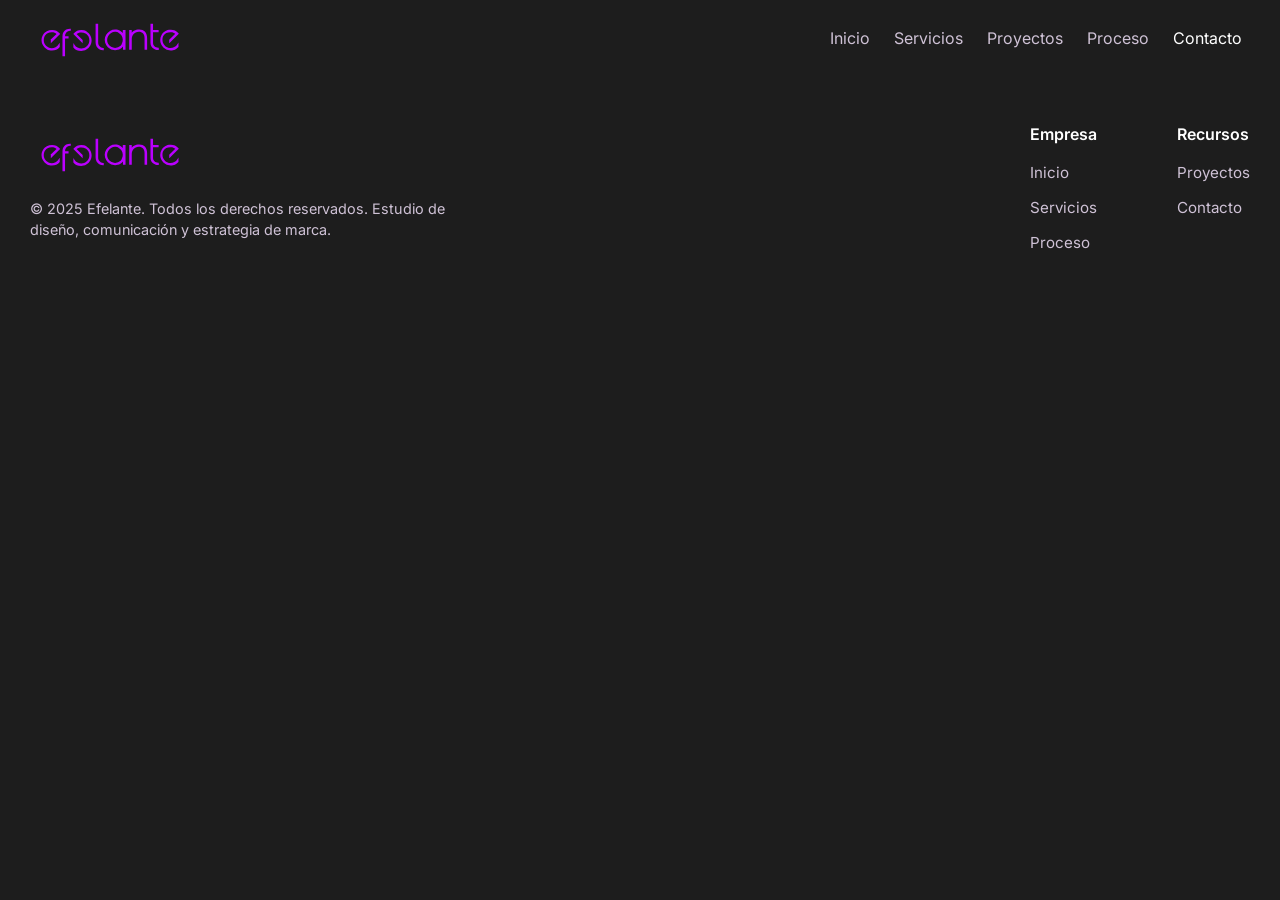
==== pages/contacto.html @ 563bf503 "Creacion  estructura base de paginas internas" ====
<!DOCTYPE html>
<html lang="es">

<head>
    <meta charset="UTF-8">
    <meta name="viewport" content="width=device-width, initial-scale=1.0">
    <title>Contacto | Efelante</title>
    <!-- BOOTSTRAP -->

    <link href="https://cdn.jsdelivr.net/npm/bootstrap@5.3.8/dist/css/bootstrap.min.css" rel="stylesheet"
        integrity="sha384-sRIl4kxILFvY47J16cr9ZwB07vP4J8+LH7qKQnuqkuIAvNWLzeN8tE5YBujZqJLB" crossorigin="anonymous">

    <!-- ESTILOS CSS -->

    <link rel="stylesheet" href="../assets/css/style.css">
</head>

<body>

    <!-- NAVBAR BOOTSTRAP -->

    <header>
        <nav class="navbar navbar-expand-lg navbar-dark">
            <div class="container-fluid">
                <a class="navbar-brand" href="../index.html">
                    <img src="../assets/img/logo-efelante.svg" alt="Logotipo Efelante" class="logo">
                </a>

                <button class="navbar-toggler" type="button" data-bs-toggle="collapse" data-bs-target="#navbarNav"
                    aria-controls="navbarNav" aria-expanded="false" aria-label="Abrir menú de navegación">
                    <span class="navbar-toggler-icon"></span>
                </button>

                <div class="collapse navbar-collapse" id="navbarNav">
                    <ul class="navbar-nav ms-auto">
                        <li class="nav-item">
                            <a class="nav-link" href="../index.html">Inicio</a>
                        </li>
                        <li class="nav-item">
                            <a class="nav-link" href="./servicios.html">Servicios</a>
                        </li>
                        <li class="nav-item">
                            <a class="nav-link" href="./proyectos.html">Proyectos</a>
                        </li>
                        <li class="nav-item">
                            <a class="nav-link" href="./proceso.html">Proceso</a>
                        </li>
                        <li class="nav-item">
                            <a class="nav-link active" aria-current="page" href="./contacto.html">Contacto</a>
                        </li>
                    </ul>
                </div>
            </div>
        </nav>
    </header>

    <main>

    </main>

    <footer class="footer">
        <div class="footer__container">
            <div class="footer__brand">
                <img src="../assets/img/logo-efelante.svg" alt="Logotipo de Efelante">
                <p>© 2025 Efelante. Todos los derechos reservados. Estudio de diseño, comunicación y estrategia de
                    marca.
                </p>
            </div>
            <div class="footer__links">
                <div class="footer__column">
                    <h4>Empresa</h4>
                    <ul>
                        <li><a href="../index.html">Inicio</a></li>
                        <li><a href="./servicios.html">Servicios</a></li>
                        <li><a href="./proceso.html">Proceso</a></li>
                    </ul>
                </div>
                <div class="footer__column">
                    <h4>Recursos</h4>
                    <ul>
                        <li><a href="./proyectos.html">Proyectos</a></li>
                        <li><a href="./contacto.html">Contacto</a></li>
                    </ul>
                </div>
            </div>
        </div>
    </footer>

    <!-- JAVASCRIPT BOOTSTRAP -->

    <script src="https://cdn.jsdelivr.net/npm/bootstrap@5.3.8/dist/js/bootstrap.bundle.min.js"
        integrity="sha384-FKyoEForCGlyvwx9Hj09JcYn3nv7wiPVlz7YYwJrWVcXK/BmnVDxM+D2scQbITxI"
        crossorigin="anonymous"></script>
</body>

</html>
---- assets/css/style.css ----
@import url('https://fonts.googleapis.com/css2?family=Inter:ital,opsz,wght@0,14..32,100..900;1,14..32,100..900&display=swap');

/* BASE STYLES */

* {
    padding: 0;
    margin: 0;
    box-sizing: border-box;
}

body {
    font-family: "Inter", sans-serif;
    color: #ffffff;
    background-color: #1d1d1d;
}

/* GENERAL STYLES */

h1 {
    font-size: 2.4rem;
    line-height: 1.1;
}

h2 {
    font-size: 2rem;
    font-weight: 600;
    color: #ffffff;
    line-height: 1.2;
}

.button {
    display: inline-block;
    text-decoration: none;
    text-align: center;
    font-weight: 700;
    padding: 16px 24px;
    border-radius: 12px;
}

.button--primary {
    background-color: #a833ff;
    border: 1px solid #be6aff;
    color: #ffffff;
}

.button--secondary {
    color: #ffffff;
    border: 1px solid #a833ff;
    background-color: #1d1d1db7;
}


/* NAVBAR BOOTSTRAP */

.navbar {
    background-color: #1d1d1d;
    padding: 10px 30px;
}

.navbar .container-fluid {
    max-width: 1350px;
    margin: 0 auto;
    padding: 0;
}

.navbar-brand {
    padding: 0;
}

.navbar-brand .logo {
    width: 10rem;
}

.navbar .nav-link {
    color: #cfc2d6;
    font-weight: 400;
    padding: 6px 0;
}

.navbar .nav-link:hover {
    color: #ffffff;
}

.navbar .nav-link.active {
    color: #ffffff;
}

.navbar-toggler {
    border: none;
    box-shadow: none;
    padding: 0;
}

.navbar-toggler:focus {
    box-shadow: none;
}

.navbar-collapse {
    padding-top: 14px;
    padding-left: 10px;
}

.navbar .navbar-nav {
    gap: 8px;
}


/* HERO STYLES*/

.hero {
    background-image: url("../img/fondo-hero.png");
    background-size: cover;
    background-position: center;
    background-repeat: no-repeat;
    padding: 80px 30px;
}

.hero__container {
    max-width: 1200px;
    margin: 0 auto;
}

.hero__label {
    color: #c560f0;
    font-size: 0.75rem;
    font-weight: 400;
    letter-spacing: 0.12em;
}

.hero h1 {
    font-weight: 600;
}

.hero h1 span {
    display: block;
    color: #c560f0;
}

.hero__buttons {
    margin-top: 32px;
    display: flex;
    gap: 16px;
    flex-wrap: wrap;
}

.hero__image img {
    display: none;
}

/* PROBLEM SECTION STYLES */

.problem {
    background-color: #1d1d1d;
    padding: 80px 30px;
}

.problem__container {
    max-width: 1350px;
    margin: 0 auto;
}

.problem__text {
    text-align: center;
    max-width: 900px;
    margin: 0 auto 48px auto;
}

.problem__label {
    display: block;
    color: #c560f0;
    font-size: 0.75rem;
    font-weight: 400;
    letter-spacing: 0.12em;
    margin-bottom: 16px;
}

.problem .card {
    background-color: #251f29;
    border: 1px solid #342b3a;
    border-radius: 12px;
    color: #ffffff;
    height: 100%;
}

.problem .card-body {
    padding: 32px;
}

.problem .card-title {
    font-size: 1.4rem;
    font-weight: 600;
    line-height: 1.2;
    margin-bottom: 14px;
    color: #ffffff;
}

.problem .card-text {
    font-size: 0.95rem;
    line-height: 1.5;
    color: #cfc2d6;
    margin-bottom: 0;
}

.card-icon {
    width: 32px;
    margin-bottom: 24px;
}

/* SOLUTION SECTION STYLES */

.solution {
    background-color: #16111B;
    padding: 80px 30px;
}

.solution__container {
    max-width: 1350px;
    margin: 0 auto;
}

.solution__content {
    margin-bottom: 48px;
}

.solution__label {
    display: block;
    color: #c560f0;
    font-size: 0.75rem;
    font-weight: 400;
    letter-spacing: 0.12em;
    margin-bottom: 16px;
}

.solution__cards {
    display: grid;
    gap: 24px;
}

.solution .card {
    background-color: #1F1A23;
    border: 1px solid #342b3a;
    border-radius: 12px;
    color: #ffffff;
}

.solution .card-title {
    font-size: 1.4rem;
    font-weight: 600;
    line-height: 1.2;
    margin-bottom: 14px;
    color: #ffffff;
}

.solution .card-text {
    font-size: 0.95rem;
    line-height: 1.5;
    color: #cfc2d6;
    margin-bottom: 0;
}

.solution .solution__card--highlight {
    background-color: #B76DFF;
    border-color: #b560f5;
}

.solution .solution__card--highlight .card-title,
.solution .solution__card--highlight .card-text {
    color: #2a1635;
}

.solution .solution__card--wide {
    background-color: #2E2832;
    border-color: #4D4354;
}

.solution .card-body {
    padding: 32px;
}

.solution__card {
    height: 100%;
}

/* SERVICES SECTION STYLES */

.services {
    background-color: #1f1a23;
    padding: 80px 30px;
}

.services__container {
    max-width: 1350px;
    margin: 0 auto;
}

.services__text {
    text-align: center;
    max-width: 850px;
    margin: 0 auto 48px auto;
}

.services__cards {
    display: grid;
    gap: 32px;
}

.services__card {
    background-color: #251f29;
    border: 1px solid #342b3a;
    border-radius: 16px;
    overflow: hidden;
    padding-bottom: 24px;
}

.services__card img {
    width: 100%;
    display: block;
}

.services__card h3 {
    font-size: 1.1rem;
    font-weight: 600;
    line-height: 1.2;
    margin: 20px 0 10px;
    color: #ffffff;
}

.services__card p {
    font-size: 0.95rem;
    line-height: 1.5;
    color: #cfc2d6;
    margin-bottom: 0;
}

.services__card h3,
.services__card p {
    padding: 0 24px;
}

.services__cta {
    text-align: center;
    margin-top: 48px;
}

.services__cta .button {
    width: 100%;
}

/* PROCESS SECTION STYLES */

.process {
    background-color: #16111B;
    padding: 80px 30px;
}

.process__container {
    max-width: 1350px;
    margin: 0 auto;
}

.process__text {
    max-width: 1350px;
    margin: 0 auto 48px auto;
}

.process__label {
    display: block;
    color: #c560f0;
    font-size: 0.75rem;
    font-weight: 400;
    letter-spacing: 0.12em;
    margin-bottom: 16px;
}

.process__steps {
    display: grid;
    gap: 32px;
}

.process__number {
    width: 48px;
    height: 48px;
    background-color: #B76DFF;
    color: #16111B;
    border-radius: 50%;
    display: flex;
    align-items: center;
    justify-content: center;
    font-weight: 700;
    margin-bottom: 24px;
    box-shadow: 0 0 18px rgba(183, 109, 255, 0.7);
}

.process__step h3 {
    font-size: 1.2rem;
    font-weight: 600;
    line-height: 1.2;
    color: #ffffff;
    margin-bottom: 14px;
}

.process__step p {
    font-size: 0.95rem;
    line-height: 1.5;
    color: #cfc2d6;
    margin-bottom: 0;
}

/* PROJECTS SECTION STYLES */

.projects {
    background-color: #1d1d1d;
    padding: 80px 30px;
}

.projects__container {
    max-width: 1350px;
    margin: 0 auto;
}

.projects__header {
    margin-bottom: 48px;
}

.projects__text {
    max-width: 850px;
}

.projects__label {
    display: block;
    color: #c560f0;
    font-size: 0.75rem;
    font-weight: 400;
    letter-spacing: 0.12em;
    margin-bottom: 16px;
}

.projects__text p {
    color: #cfc2d6;
    font-size: 1rem;
    line-height: 1.6;
    margin-bottom: 0;
}

.projects__header .button {
    margin-top: 24px;
}

.projects__grid {
    display: grid;
    gap: 32px;
}

.projects__card {
    background-color: #251f29;
    border: 1px solid #342b3a;
    border-radius: 16px;
    overflow: hidden;
}

.projects__card img {
    width: 100%;
    display: block;
}

.projects__pill {
    display: inline-block;
    margin: 24px 24px 12px;
    padding: 6px 12px;
    border-radius: 999px;
    background-color: #B76DFF;
    color: #16111B;
    font-size: 0.75rem;
    font-weight: 600;
}

.projects__card h3 {
    font-size: 1.1rem;
    font-weight: 600;
    line-height: 1.2;
    color: #ffffff;
    margin: 0 24px 24px;
}

/* CONTACT STYLES */

.contact {
    background: radial-gradient(circle at bottom left, #2a1635 0%, #16111B 45%, #0f0b13 100%);
    padding: 100px 30px;
}

.contact__container {
    max-width: 900px;
    margin: 0 auto;
    text-align: center;
}

.contact__text {
    margin-bottom: 40px;
}

.contact__text p {
    color: #cfc2d6;
    font-size: 1rem;
    line-height: 1.6;
    max-width: 620px;
    margin: 0 auto;
}

.contact__buttons {
    display: flex;
    flex-direction: column;
    gap: 16px;
}

.contact__buttons .button {
    width: 100%;
}

/* FOOTER STYLES */

.footer {
    background-color: #1d1d1d;
    padding: 48px 30px;
}

.footer__container {
    max-width: 1350px;
    margin: 0 auto;
}

.footer__brand {
    margin-bottom: 32px;
}

.footer__brand img {
    width: 10rem;
    margin-bottom: 16px;
}

.footer__brand p {
    color: #cfc2d6;
    font-size: 0.9rem;
    line-height: 1.5;
    margin-bottom: 0;
}

.footer__links {
    display: grid;
    gap: 24px;
}

.footer__column h4 {
    font-size: 1rem;
    font-weight: 600;
    color: #ffffff;
    margin-bottom: 16px;
}

.footer__column ul {
    list-style: none;
    padding: 0;
    margin: 0;
}

.footer__column li {
    margin-bottom: 10px;
}

.footer__column a {
    text-decoration: none;
    color: #cfc2d6;
    font-size: 0.95rem;
}


/* MEDIA QUERIES */

@media (min-width: 900px) {
    .navbar-collapse {
        padding-top: 0;
        padding-left: 0;
    }

    .hero {
        min-height: 100vh;
        padding: 80px 60px;
    }

    .hero__container {
        max-width: 1350px;
        margin: 0 auto;
        display: grid;
        grid-template-columns: 1fr 1fr;
        align-items: center;
    }

    .hero__content {
        max-width: 760px;
        justify-self: end;
    }

    .hero__label {
        font-size: 0.85rem;
    }

    .hero h1 {
        font-size: 4rem;
    }

    .hero__image {
        display: flex;
        justify-content: center;
        align-items: center;
    }

    .hero__image img {
        display: block;
        width: 70%;
    }

    .solution__container {
        display: grid;
        grid-template-columns: 0.9fr 1.1fr;
        align-items: center;
        gap: 60px;
    }

    .solution__content {
        margin-bottom: 0;
    }

    .solution__cards {
        grid-template-columns: 1fr 1fr;
    }


    .solution__card--wide {
        grid-column: 1 / 3;
    }

    .services__cards {
        grid-template-columns: repeat(3, 1fr);
    }

    .services__cta .button {
        width: auto;
        min-width: 420px;
    }

    .process__steps {
        grid-template-columns: repeat(4, 1fr);
        gap: 40px;
    }

    .projects__header {
        display: flex;
        align-items: end;
        justify-content: space-between;
        gap: 48px;
    }

    .projects__header .button {
        min-width: 180px;
        margin-top: 0;
    }

    .projects__grid {
        grid-template-columns: repeat(3, 1fr);
    }

    .contact__buttons {
        flex-direction: row;
        justify-content: center;
    }

    .contact__buttons .button {
        width: auto;
        min-width: 260px;
    }

    .footer__container {
        display: flex;
        justify-content: space-between;
        gap: 80px;
    }

    .footer__brand {
        margin-bottom: 0;
        max-width: 420px;
    }

    .footer__links {
        display: flex;
        gap: 80px;
    }
}
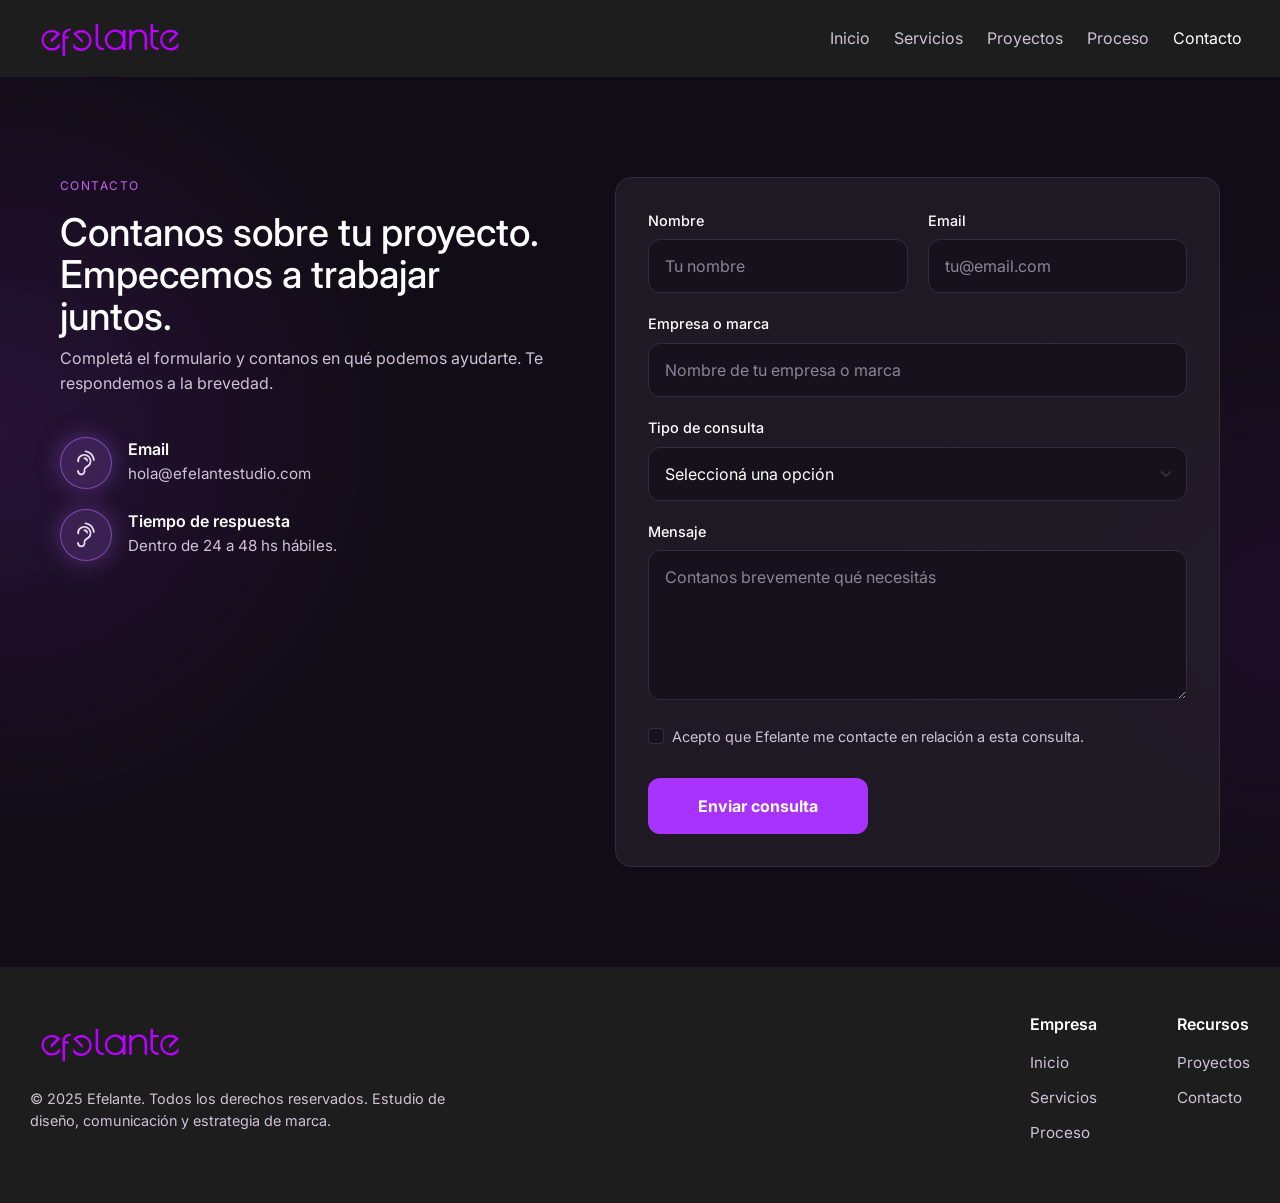
==== commit 94554c62: "Completadas páginas de proyectos y contacto" ====
--- a/pages/contacto.html
+++ b/pages/contacto.html
@@ -10,7 +10,7 @@
     <link href="https://cdn.jsdelivr.net/npm/bootstrap@5.3.8/dist/css/bootstrap.min.css" rel="stylesheet"
         integrity="sha384-sRIl4kxILFvY47J16cr9ZwB07vP4J8+LH7qKQnuqkuIAvNWLzeN8tE5YBujZqJLB" crossorigin="anonymous">
 
-    <!-- ESTILOS CSS -->
+    <!-- CSS STYLES -->
 
     <link rel="stylesheet" href="../assets/css/style.css">
 </head>
@@ -56,6 +56,91 @@
 
     <main>
 
+        <!-- CONTACT PAGE SECTION -->
+
+        <section class="contact-page">
+            <div class="contact-page__container">
+                <div class="contact-page__content">
+                    <span class="section-label">CONTACTO</span>
+                    <h1>Contanos sobre tu proyecto. Empecemos a trabajar juntos.</h1>
+                    <p>Completá el formulario y contanos en qué podemos ayudarte. Te respondemos a la brevedad.</p>
+                    <div class="contact-page__info">
+                        <article class="contact-page__info-item">
+                            <div class="contact-page__circle">
+                                <img src="../assets/img/icon_card_escucha.svg" alt="">
+                            </div>
+                            <div class="contact-page__info-text">
+                                <h3>Email</h3>
+                                <p>hola@efelantestudio.com</p>
+                            </div>
+                        </article>
+
+                        <article class="contact-page__info-item">
+                            <div class="contact-page__circle">
+                                <img src="../assets/img/icon_card_escucha.svg" alt="">
+                            </div>
+                            <div class="contact-page__info-text">
+                                <h3>Tiempo de respuesta</h3>
+                                <p>Dentro de 24 a 48 hs hábiles.</p>
+                            </div>
+                        </article>
+
+                    </div>
+                </div>
+
+                <div class="contact-page__form-container">
+                    <form class="contact-form">
+                        <div class="contact-form__row">
+                            <div class="contact-form__group">
+                                <label for="name" class="form-label">Nombre</label>
+                                <input type="text" class="form-control" id="name" placeholder="Tu nombre">
+                            </div>
+
+                            <div class="contact-form__group">
+                                <label for="email" class="form-label">Email</label>
+                                <input type="email" class="form-control" id="email" placeholder="tu@email.com">
+                            </div>
+                        </div>
+
+                        <div class="contact-form__group">
+                            <label for="brand" class="form-label">Empresa o marca</label>
+                            <input type="text" class="form-control" id="brand"
+                                placeholder="Nombre de tu empresa o marca">
+                        </div>
+
+                        <div class="contact-form__group">
+                            <label for="consultation-type" class="form-label">Tipo de consulta</label>
+                            <select class="form-select" id="consultation-type">
+                                <option selected disabled>Seleccioná una opción</option>
+                                <option value="estrategia">Estrategia de marca</option>
+                                <option value="diseno">Diseño e identidad visual</option>
+                                <option value="comunicacion">Comunicación digital</option>
+                                <option value="web">Sitio web / landing page</option>
+                                <option value="no-seguro">No estoy seguro todavía</option>
+                            </select>
+                        </div>
+
+                        <div class="contact-form__group">
+                            <label for="message" class="form-label">Mensaje</label>
+                            <textarea class="form-control" id="message" rows="5"
+                                placeholder="Contanos brevemente qué necesitás"></textarea>
+                        </div>
+
+                        <div class="form-check contact-form__check">
+                            <input class="form-check-input" type="checkbox" id="contact-consent">
+                            <label class="form-check-label" for="contact-consent">
+                                Acepto que Efelante me contacte en relación a esta consulta.
+                            </label>
+                        </div>
+
+                        <div class="contact-form__actions">
+                            <button type="submit" class="button button--primary">Enviar consulta</button>
+                        </div>
+                    </form>
+                </div>
+            </div>
+        </section>
+
     </main>
 
     <footer class="footer">
--- a/assets/css/style.css
+++ b/assets/css/style.css
@@ -26,6 +26,15 @@
     font-weight: 600;
     color: #ffffff;
     line-height: 1.2;
+}
+
+.section-label {
+    display: block;
+    color: #c560f0;
+    font-size: 0.75rem;
+    font-weight: 400;
+    letter-spacing: 0.12em;
+    margin-bottom: 16px;
 }
 
 .button {
@@ -105,7 +114,7 @@
 }
 
 
-/* HERO STYLES*/
+/* INDEX PAGE - HERO STYLES */
 
 .hero {
     background-image: url("../img/fondo-hero.png");
@@ -147,7 +156,7 @@
     display: none;
 }
 
-/* PROBLEM SECTION STYLES */
+/* INDEX PAGE - PROBLEM SECTION STYLES */
 
 .problem {
     background-color: #1d1d1d;
@@ -165,15 +174,6 @@
     margin: 0 auto 48px auto;
 }
 
-.problem__label {
-    display: block;
-    color: #c560f0;
-    font-size: 0.75rem;
-    font-weight: 400;
-    letter-spacing: 0.12em;
-    margin-bottom: 16px;
-}
-
 .problem .card {
     background-color: #251f29;
     border: 1px solid #342b3a;
@@ -206,7 +206,7 @@
     margin-bottom: 24px;
 }
 
-/* SOLUTION SECTION STYLES */
+/* INDEX PAGE - SOLUTION SECTION STYLES */
 
 .solution {
     background-color: #16111B;
@@ -222,14 +222,6 @@
     margin-bottom: 48px;
 }
 
-.solution__label {
-    display: block;
-    color: #c560f0;
-    font-size: 0.75rem;
-    font-weight: 400;
-    letter-spacing: 0.12em;
-    margin-bottom: 16px;
-}
 
 .solution__cards {
     display: grid;
@@ -281,7 +273,7 @@
     height: 100%;
 }
 
-/* SERVICES SECTION STYLES */
+/* INDEX PAGE - SERVICES SECTION STYLES */
 
 .services {
     background-color: #1f1a23;
@@ -346,7 +338,7 @@
     width: 100%;
 }
 
-/* PROCESS SECTION STYLES */
+/* INDEX PAGE - PROCESS SECTION STYLES */
 
 .process {
     background-color: #16111B;
@@ -361,15 +353,6 @@
 .process__text {
     max-width: 1350px;
     margin: 0 auto 48px auto;
-}
-
-.process__label {
-    display: block;
-    color: #c560f0;
-    font-size: 0.75rem;
-    font-weight: 400;
-    letter-spacing: 0.12em;
-    margin-bottom: 16px;
 }
 
 .process__steps {
@@ -406,7 +389,7 @@
     margin-bottom: 0;
 }
 
-/* PROJECTS SECTION STYLES */
+/* INDEX PAGE - PROJECTS SECTION STYLES */
 
 .projects {
     background-color: #1d1d1d;
@@ -424,15 +407,6 @@
 
 .projects__text {
     max-width: 850px;
-}
-
-.projects__label {
-    display: block;
-    color: #c560f0;
-    font-size: 0.75rem;
-    font-weight: 400;
-    letter-spacing: 0.12em;
-    margin-bottom: 16px;
 }
 
 .projects__text p {
@@ -482,7 +456,7 @@
     margin: 0 24px 24px;
 }
 
-/* CONTACT STYLES */
+/* INDEX PAGE - CONTACT SECTION STYLES */
 
 .contact {
     background: radial-gradient(circle at bottom left, #2a1635 0%, #16111B 45%, #0f0b13 100%);
@@ -517,7 +491,7 @@
     width: 100%;
 }
 
-/* FOOTER STYLES */
+/* INDEX PAGE - FOOTER STYLES */
 
 .footer {
     background-color: #1d1d1d;
@@ -573,8 +547,700 @@
     font-size: 0.95rem;
 }
 
+/* SERVICES PAGE */
+
+/* SERVICES PAGE - SERVICES HERO SECTION */
+
+.services-hero {
+    background: radial-gradient(circle at right, #2a1635 0%, #16111B 45%, #0f0b13 100%);
+    padding: 80px 30px;
+}
+
+.services-hero__container {
+    max-width: 1350px;
+    margin: 0 auto;
+}
+
+.services-hero__content {
+    max-width: 760px;
+}
+
+.services-hero h1 {
+    font-size: 2.4rem;
+    font-weight: 600;
+    line-height: 1.1;
+    margin-bottom: 24px;
+}
+
+.services-hero p {
+    color: #cfc2d6;
+    font-size: 1rem;
+    line-height: 1.6;
+    margin-bottom: 0;
+}
+
+.services-hero__buttons {
+    margin-top: 32px;
+    display: flex;
+    gap: 16px;
+    flex-wrap: wrap;
+}
+
+.services-hero__image {
+    display: none;
+}
+
+/* SERVICES PAGE - SERVICES AREAS SECTION */
+
+.services-areas {
+    background-color: #110C15;
+    padding: 80px 30px;
+}
+
+.services-areas__container {
+    max-width: 1350px;
+    margin: 0 auto;
+}
+
+.services-areas__content {
+    text-align: center;
+    max-width: 850px;
+    margin: 0 auto 48px auto;
+}
+
+.services-areas__content p {
+    color: #cfc2d6;
+    font-size: 1rem;
+    line-height: 1.6;
+    margin-bottom: 0;
+}
+
+.services-areas .card {
+    background-color: #251f29;
+    border: 1px solid #342b3a;
+    border-radius: 12px;
+    color: #ffffff;
+    height: 100%;
+}
+
+.services-areas .card-body {
+    padding: 32px;
+}
+
+.services-areas .card-title {
+    font-size: 1.4rem;
+    font-weight: 600;
+    line-height: 1.2;
+    margin-bottom: 14px;
+    color: #ffffff;
+}
+
+.services-areas .card-text {
+    font-size: 0.95rem;
+    line-height: 1.5;
+    color: #cfc2d6;
+    margin-bottom: 0;
+}
+
+/* SERVICES PAGE - SERVICES TABLE SECTION */
+
+.services-table {
+    background-color: #16111B;
+    padding: 80px 30px;
+}
+
+.services-table__container {
+    max-width: 1350px;
+    margin: 0 auto;
+}
+
+.services-table__content {
+    text-align: center;
+    max-width: 760px;
+    margin: 0 auto 48px auto;
+}
+
+.services-table__content p {
+    color: #cfc2d6;
+    font-size: 1rem;
+    line-height: 1.6;
+    margin-bottom: 0;
+}
+
+.services-table__list {
+    display: grid;
+    gap: 20px;
+}
+
+.services-table__header {
+    display: none;
+}
+
+.services-table__item {
+    background-color: #251f29;
+    border: 1px solid #342b3a;
+    border-radius: 16px;
+    padding: 28px;
+}
+
+.services-table__area p {
+    color: #ffffff;
+    font-size: 1.25rem;
+    font-weight: 600;
+    line-height: 1.2;
+    margin-bottom: 20px;
+}
+
+.services-table__includes ul {
+    color: #cfc2d6;
+    padding-left: 20px;
+    margin-bottom: 24px;
+}
+
+.services-table__includes li {
+    font-size: 0.95rem;
+    line-height: 1.5;
+    margin-bottom: 8px;
+}
+
+.services-table__includes li:last-child {
+    margin-bottom: 0;
+}
+
+.services-table__purpose p {
+    color: #eee5f3;
+    font-size: 0.95rem;
+    font-weight: 500;
+    line-height: 1.5;
+    margin-bottom: 0;
+}
+
+/* PROCESS PAGE */
+
+/* PROCESS PAGE - PROCESS HERO SECTION */
+
+.process-hero {
+    background: radial-gradient(circle at right, #12383f 0%, #16111B 45%, #0f0b13 100%);
+    padding: 80px 30px;
+}
+
+.process-hero__container {
+    max-width: 1350px;
+    margin: 0 auto;
+}
+
+.process-hero__content {
+    max-width: 760px;
+}
+
+.process-hero h1 {
+    font-size: 2.4rem;
+    font-weight: 600;
+    line-height: 1.1;
+    margin-bottom: 24px;
+}
+
+.process-hero p {
+    color: #cfc2d6;
+    font-size: 1rem;
+    line-height: 1.6;
+    margin-bottom: 0;
+}
+
+.process-hero__buttons {
+    margin-top: 32px;
+    display: flex;
+    gap: 16px;
+    flex-wrap: wrap;
+}
+
+.process-hero__image {
+    display: none;
+}
+
+/* PROCESS PAGE - PROCESS METHOD SECTION */
+
+.process-method {
+    background-color: #110C15;
+    padding: 80px 30px;
+}
+
+.process-method__container {
+    max-width: 1350px;
+    margin: 0 auto;
+}
+
+.process-method__content {
+    max-width: 850px;
+    margin-bottom: 48px;
+}
+
+.process-method__content p {
+    color: #cfc2d6;
+    font-size: 1rem;
+    line-height: 1.6;
+    margin-bottom: 0;
+}
+
+.process-method__cards {
+    display: grid;
+    gap: 24px;
+}
+
+.process-method__card {
+    background-color: #251f29;
+    border: 1px solid #342b3a;
+    border-radius: 16px;
+    padding: 32px;
+    height: 100%;
+}
+
+.process-method__card-circle {
+    width: 56px;
+    height: 56px;
+    background-color: #B76DFF;
+    border-radius: 50%;
+    display: flex;
+    align-items: center;
+    justify-content: center;
+    margin-bottom: 24px;
+    box-shadow: 0 0 18px rgba(183, 109, 255, 0.45);
+}
+
+.process-method__card-circle img {
+    width: 36px;
+}
+
+.process-method__card h3 {
+    font-size: 1.4rem;
+    font-weight: 600;
+    line-height: 1.2;
+    color: #ffffff;
+    margin-bottom: 14px;
+}
+
+.process-method__card p {
+    color: #cfc2d6;
+    font-size: 0.95rem;
+    line-height: 1.5;
+    margin-bottom: 0;
+}
+
+/* PROCESS PAGE - PROCESS STEPS SECTION */
+
+.process-steps {
+    background-color: #16111B;
+    padding: 80px 30px;
+}
+
+.process-steps__container {
+    max-width: 1350px;
+    margin: 0 auto;
+}
+
+.process-steps__content {
+    max-width: 760px;
+    margin-bottom: 48px;
+}
+
+.process-steps__content p {
+    color: #cfc2d6;
+    font-size: 1rem;
+    line-height: 1.6;
+    margin-bottom: 0;
+}
+
+.process-steps__list {
+    display: grid;
+    gap: 32px;
+}
+
+.process-steps__item {
+    background-color: #251f29;
+    border: 1px solid #342b3a;
+    border-radius: 16px;
+    padding: 32px;
+    height: 100%;
+}
+
+.process-steps__number {
+    width: 48px;
+    height: 48px;
+    background-color: #B76DFF;
+    color: #16111B;
+    border-radius: 50%;
+    display: flex;
+    align-items: center;
+    justify-content: center;
+    font-weight: 700;
+    margin-bottom: 24px;
+    box-shadow: 0 0 18px rgba(183, 109, 255, 0.7);
+}
+
+.process-steps__item h3 {
+    font-size: 1.2rem;
+    font-weight: 600;
+    line-height: 1.2;
+    color: #ffffff;
+    margin-bottom: 14px;
+}
+
+.process-steps__item p {
+    color: #cfc2d6;
+    font-size: 0.95rem;
+    line-height: 1.5;
+    margin-bottom: 0;
+}
+
+/* PROCESS PAGE - PROCESS RESULTS SECTION */
+
+.process-results {
+    background-color: #110C15;
+    padding: 80px 30px;
+}
+
+.process-results__container {
+    max-width: 1350px;
+    margin: 0 auto;
+}
+
+.process-results__content {
+    max-width: 850px;
+    margin-bottom: 48px;
+}
+
+.process-results__content p {
+    color: #cfc2d6;
+    font-size: 1rem;
+    line-height: 1.6;
+    margin-bottom: 0;
+}
+
+.process-results__cards {
+    display: grid;
+    gap: 24px;
+    margin-bottom: 24px;
+}
+
+.process-results__card {
+    background-color: #251f29a6;
+    border: 1px solid #342b3a;
+    border-radius: 16px;
+    padding: 32px;
+    height: 100%;
+}
+
+.process-results__card-circle {
+    width: 56px;
+    height: 56px;
+    background-color: rgba(183, 109, 255, 0.18);
+    border: 1px solid rgba(183, 109, 255, 0.55);
+    border-radius: 50%;
+    display: flex;
+    align-items: center;
+    justify-content: center;
+    margin-bottom: 24px;
+    box-shadow: 0 0 24px rgba(183, 109, 255, 0.35);
+}
+
+.process-results__card-circle img {
+    width: 36px;
+}
+
+.process-results__card h3 {
+    font-size: 1.4rem;
+    font-weight: 600;
+    line-height: 1.2;
+    color: #ffffff;
+    margin-bottom: 14px;
+}
+
+.process-results__card p {
+    color: #cfc2d6;
+    font-size: 0.95rem;
+    line-height: 1.5;
+    margin-bottom: 0;
+}
+
+.process-results__highlight {
+    background: radial-gradient(circle at right, rgba(35, 135, 155, 0.25), rgba(37, 31, 41, 0.75) 55%);
+    border: 1px solid rgba(35, 135, 155, 0.75);
+    border-radius: 16px;
+    padding: 32px;
+}
+
+.process-results__highlight-circle {
+    width: 56px;
+    height: 56px;
+    background-color: rgba(35, 135, 155, 0.22);
+    border: 1px solid rgba(35, 135, 155, 0.75);
+    border-radius: 50%;
+    display: flex;
+    align-items: center;
+    justify-content: center;
+    margin-bottom: 24px;
+    box-shadow: 0 0 24px rgba(35, 135, 155, 0.4);
+}
+
+.process-results__highlight-circle img {
+    width: 36px;
+}
+
+.process-results__highlight-content h3 {
+    font-size: 1.4rem;
+    font-weight: 600;
+    line-height: 1.2;
+    color: #ffffff;
+    margin-bottom: 14px;
+}
+
+.process-results__highlight-content p {
+    color: #d8f3f7;
+    font-size: 0.95rem;
+    line-height: 1.5;
+    margin-bottom: 0;
+}
+
+/* PROJECTS PAGE */
+
+/* PROJECTS PAGE - PROJECTS LIST SECTION */
+
+.projects-list {
+    background: radial-gradient(circle at left 45%, rgba(168, 51, 255, 0.18), transparent 28%),
+        radial-gradient(circle at right 60%, rgba(168, 51, 255, 0.10), transparent 26%),
+        #110C15;
+    padding: 80px 30px;
+}
+
+.projects-list__container {
+    max-width: 1350px;
+    margin: 0 auto;
+}
+
+.projects-list__intro {
+    max-width: 850px;
+    margin-bottom: 48px;
+}
+
+.projects-list__intro p {
+    color: #cfc2d6;
+    font-size: 1rem;
+    line-height: 1.6;
+    margin-bottom: 0;
+}
+
+.projects-list__items {
+    display: grid;
+    gap: 32px;
+}
+
+.projects-list__card {
+    background-color: #251f29b8;
+    border: 1px solid #342b3a;
+    border-radius: 16px;
+    overflow: hidden;
+}
+
+.projects-list__image img {
+    width: 100%;
+    display: block;
+}
+
+.projects-list__content {
+    padding: 32px;
+}
+
+.projects-list__tag {
+    display: inline-block;
+    background-color: #B76DFF;
+    color: #16111B;
+    font-size: 0.75rem;
+    font-weight: 600;
+    padding: 6px 12px;
+    border-radius: 999px;
+    margin-bottom: 18px;
+}
+
+.projects-list__content h2 {
+    font-size: 1.5rem;
+    font-weight: 600;
+    line-height: 1.2;
+    color: #ffffff;
+    margin-bottom: 16px;
+}
+
+.projects-list__content p {
+    color: #cfc2d6;
+    font-size: 0.95rem;
+    line-height: 1.6;
+    margin-bottom: 0;
+}
+
+/* CONTACT PAGE */
+
+/* CONTACT PAGE SECTION */
+
+.contact-page {
+    background:
+        radial-gradient(circle at left 40%, rgba(168, 51, 255, 0.14), transparent 30%),
+        radial-gradient(circle at right 60%, rgba(168, 51, 255, 0.08), transparent 28%),
+        #110C15;
+    padding: 80px 30px;
+}
+
+.contact-page__container {
+    max-width: 1350px;
+    margin: 0 auto;
+}
+
+.contact-page__content {
+    margin-bottom: 48px;
+}
+
+.contact-page__content p {
+    color: #cfc2d6;
+    font-size: 1rem;
+    line-height: 1.6;
+    margin-bottom: 0;
+}
+
+.contact-page__info {
+    display: grid;
+    gap: 20px;
+    margin-top: 40px;
+}
+
+.contact-page__info-item {
+    display: flex;
+    align-items: center;
+    gap: 16px;
+}
+
+.contact-page__circle {
+    width: 52px;
+    height: 52px;
+    background-color: rgba(183, 109, 255, 0.18);
+    border: 1px solid rgba(183, 109, 255, 0.55);
+    border-radius: 50%;
+    display: flex;
+    align-items: center;
+    justify-content: center;
+    flex: 0 0 52px;
+    box-shadow: 0 0 24px rgba(183, 109, 255, 0.35);
+}
+
+.contact-page__circle img {
+    width: 30px;
+}
+
+.contact-page__info-text h3 {
+    font-size: 1rem;
+    font-weight: 600;
+    color: #ffffff;
+    margin-bottom: 4px;
+}
+
+.contact-page__info-text p {
+    color: #cfc2d6;
+    font-size: 0.95rem;
+    line-height: 1.5;
+    margin-bottom: 0;
+}
+
+.contact-page__form-container {
+    background-color: rgba(37, 31, 41, 0.72);
+    border: 1px solid #342b3a;
+    border-radius: 16px;
+    padding: 32px;
+}
+
+.contact-form {
+    display: grid;
+    gap: 20px;
+}
+
+.contact-form__row {
+    display: grid;
+    gap: 20px;
+}
+
+.contact-form__group {
+    display: grid;
+    gap: 8px;
+}
+
+.contact-form .form-label {
+    color: #ffffff;
+    font-size: 0.9rem;
+    font-weight: 500;
+    margin-bottom: 0;
+}
+
+.contact-form .form-control,
+.contact-form .form-select {
+    background-color: #16111B;
+    border: 1px solid #342b3a;
+    border-radius: 12px;
+    color: #ffffff;
+    padding: 14px 16px;
+}
+
+.contact-form .form-control::placeholder {
+    color: #8f8198;
+}
+
+.contact-form .form-control:focus,
+.contact-form .form-select:focus {
+    background-color: #16111B;
+    border-color: #B76DFF;
+    color: #ffffff;
+    box-shadow: 0 0 0 0.25rem rgba(183, 109, 255, 0.18);
+}
+
+.contact-form__check {
+    margin-top: 4px;
+}
+
+.contact-form .form-check-input {
+    background-color: #16111B;
+    border-color: #342b3a;
+}
+
+.contact-form .form-check-input:checked {
+    background-color: #A833FF;
+    border-color: #A833FF;
+}
+
+.contact-form .form-check-label {
+    color: #cfc2d6;
+    font-size: 0.9rem;
+    line-height: 1.5;
+}
+
+.contact-form__actions {
+    margin-top: 8px;
+}
+
+.contact-form__actions .button {
+    width: 100%;
+    border: none;
+}
 
 /* MEDIA QUERIES */
+
+/* MEDIA QUERIES TABLET */
+
+@media (min-width: 768px) {
+    .process-steps__list {
+        grid-template-columns: repeat(2, 1fr);
+    }
+
+    .process-results__cards {
+        grid-template-columns: repeat(2, 1fr);
+    }
+}
+
+/* MEDIA QUERIES DESKTOP */
 
 @media (min-width: 900px) {
     .navbar-collapse {
@@ -694,4 +1360,179 @@
         display: flex;
         gap: 80px;
     }
+
+    .services-hero {
+        padding: 100px 60px;
+    }
+
+    .services-hero__container {
+        display: grid;
+        grid-template-columns: 1fr 1fr;
+        align-items: center;
+        gap: 60px;
+    }
+
+    .services-hero h1 {
+        font-size: 4rem;
+    }
+
+    .services-hero__image {
+        display: flex;
+        justify-content: center;
+        align-items: center;
+    }
+
+    .services-hero__image img {
+        width: 75%;
+        display: block;
+    }
+
+    .services-table__list {
+        gap: 0;
+        border: 1px solid #342b3a;
+        border-radius: 16px;
+        overflow: hidden;
+        background-color: #1f1a23;
+    }
+
+    .services-table__header {
+        display: grid;
+        grid-template-columns: 0.8fr 1.2fr 1.4fr;
+        gap: 32px;
+        padding: 20px 28px;
+        background-color: #251f29;
+        border-bottom: 1px solid #342b3a;
+    }
+
+    .services-table__header span {
+        color: #c560f0;
+        font-size: 0.75rem;
+        font-weight: 600;
+        letter-spacing: 0.08em;
+        text-transform: uppercase;
+    }
+
+    .services-table__item {
+        display: grid;
+        grid-template-columns: 0.8fr 1.2fr 1.4fr;
+        gap: 32px;
+        border: none;
+        border-radius: 0;
+        border-bottom: 1px solid #342b3a;
+        background-color: transparent;
+        padding: 28px;
+    }
+
+    .services-table__item:last-child {
+        border-bottom: none;
+    }
+
+    .services-table__area p {
+        margin-bottom: 0;
+    }
+
+    .services-table__includes ul {
+        margin-bottom: 0;
+    }
+
+    .process-hero {
+        padding: 100px 60px;
+    }
+
+    .process-hero__container {
+        display: grid;
+        grid-template-columns: 1fr 1fr;
+        align-items: center;
+        gap: 60px;
+    }
+
+    .process-hero h1 {
+        font-size: 4rem;
+    }
+
+    .process-hero__image {
+        display: flex;
+        justify-content: center;
+        align-items: center;
+    }
+
+    .process-hero__image img {
+        width: 85%;
+        display: block;
+    }
+
+    .process-method__cards {
+        grid-template-columns: repeat(3, 1fr);
+    }
+
+    .process-steps__list {
+        grid-template-columns: repeat(4, 1fr);
+    }
+
+    .process-results__cards {
+        grid-template-columns: repeat(4, 1fr);
+    }
+
+    .process-results__highlight {
+        display: flex;
+        align-items: center;
+        gap: 32px;
+    }
+
+    .process-results__highlight-circle {
+        flex: 0 0 56px;
+        margin-bottom: 0;
+    }
+
+    .projects-list__card {
+        display: grid;
+        grid-template-columns: 1fr 1fr;
+        align-items: center;
+    }
+
+    .projects-list__card--reverse .projects-list__image {
+        order: 2;
+    }
+
+    .projects-list__card--reverse .projects-list__content {
+        order: 1;
+    }
+
+    .projects-list__image {
+        height: 100%;
+    }
+
+    .projects-list__image img {
+        height: 100%;
+        object-fit: cover;
+    }
+
+    .projects-list__content {
+        padding: 48px;
+    }
+
+    .contact-page {
+        padding: 100px 60px;
+    }
+
+    .contact-page__container {
+        display: grid;
+        grid-template-columns: 0.9fr 1.1fr;
+        align-items: start;
+        gap: 60px;
+    }
+
+    .contact-page__content {
+        margin-bottom: 0;
+    }
+
+    .contact-form__row {
+        grid-template-columns: repeat(2, 1fr);
+    }
+
+    .contact-form__actions .button {
+        width: auto;
+        min-width: 220px;
+    }
+
 }
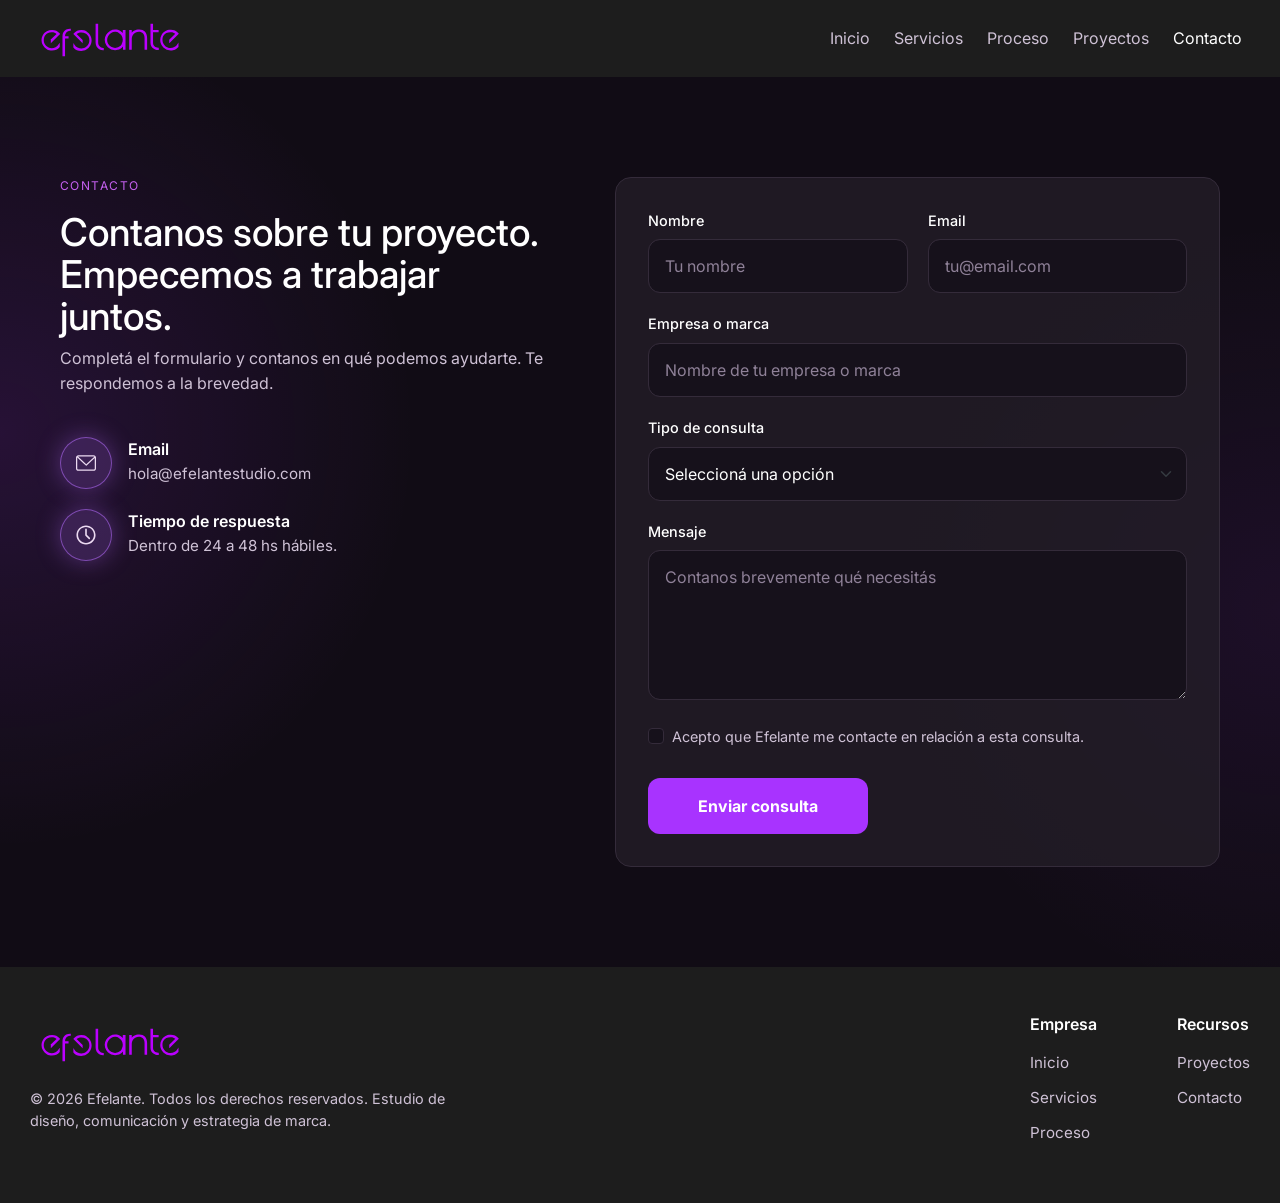
==== commit c09ebe9b: "Finalizado diseno sitio Efelante con actualizacion de iconos e imagenes" ====
--- a/pages/contacto.html
+++ b/pages/contacto.html
@@ -40,10 +40,10 @@
                             <a class="nav-link" href="./servicios.html">Servicios</a>
                         </li>
                         <li class="nav-item">
-                            <a class="nav-link" href="./proyectos.html">Proyectos</a>
+                            <a class="nav-link" href="./proceso.html">Proceso</a>
                         </li>
                         <li class="nav-item">
-                            <a class="nav-link" href="./proceso.html">Proceso</a>
+                            <a class="nav-link" href="./proyectos.html">Proyectos</a>
                         </li>
                         <li class="nav-item">
                             <a class="nav-link active" aria-current="page" href="./contacto.html">Contacto</a>
@@ -62,12 +62,12 @@
             <div class="contact-page__container">
                 <div class="contact-page__content">
                     <span class="section-label">CONTACTO</span>
-                    <h1>Contanos sobre tu proyecto. Empecemos a trabajar juntos.</h1>
+                    <h1>Contanos sobre tu proyecto. <br>Empecemos a trabajar juntos.</h1>
                     <p>Completá el formulario y contanos en qué podemos ayudarte. Te respondemos a la brevedad.</p>
                     <div class="contact-page__info">
                         <article class="contact-page__info-item">
                             <div class="contact-page__circle">
-                                <img src="../assets/img/icon_card_escucha.svg" alt="">
+                                <img src="../assets/img/icon_card_email.svg" alt="Icono representativo de email">
                             </div>
                             <div class="contact-page__info-text">
                                 <h3>Email</h3>
@@ -77,7 +77,7 @@
 
                         <article class="contact-page__info-item">
                             <div class="contact-page__circle">
-                                <img src="../assets/img/icon_card_escucha.svg" alt="">
+                                <img src="../assets/img/icon_card_tiempo-respuesta.svg" alt="Icono representativo de tiempo de respuesta">
                             </div>
                             <div class="contact-page__info-text">
                                 <h3>Tiempo de respuesta</h3>
@@ -147,7 +147,7 @@
         <div class="footer__container">
             <div class="footer__brand">
                 <img src="../assets/img/logo-efelante.svg" alt="Logotipo de Efelante">
-                <p>© 2025 Efelante. Todos los derechos reservados. Estudio de diseño, comunicación y estrategia de
+                <p>© 2026 Efelante. Todos los derechos reservados. Estudio de diseño, comunicación y estrategia de
                     marca.
                 </p>
             </div>
--- a/assets/css/style.css
+++ b/assets/css/style.css
@@ -117,7 +117,9 @@
 /* INDEX PAGE - HERO STYLES */
 
 .hero {
-    background-image: url("../img/fondo-hero.png");
+    background-image:
+        linear-gradient(rgba(0, 0, 0, 0.45), rgba(0, 0, 0, 0.45)),
+        url("../img/fondo-hero.png");
     background-size: cover;
     background-position: center;
     background-repeat: no-repeat;
@@ -152,6 +154,11 @@
     flex-wrap: wrap;
 }
 
+.hero__buttons .button {
+    width: 100%;
+    max-width: 380px;
+}
+
 .hero__image img {
     display: none;
 }
@@ -203,6 +210,11 @@
 
 .card-icon {
     width: 32px;
+    margin-bottom: 24px;
+}
+
+.card-icon--large {
+    width: 46px;
     margin-bottom: 24px;
 }
 
@@ -306,7 +318,9 @@
 
 .services__card img {
     width: 100%;
+    height: 260px;
     display: block;
+    object-fit: cover;
 }
 
 .services__card h3 {
@@ -361,10 +375,11 @@
 }
 
 .process__number {
-    width: 48px;
-    height: 48px;
+    width: 56px;
+    height: 56px;
     background-color: #B76DFF;
     color: #16111B;
+    border: 4px solid #110C15;
     border-radius: 50%;
     display: flex;
     align-items: center;
@@ -426,8 +441,8 @@
 }
 
 .projects__card {
-    background-color: #251f29;
-    border: 1px solid #342b3a;
+    background-color: #160D1B;
+    border: 1px solid #2c2133;
     border-radius: 16px;
     overflow: hidden;
 }
@@ -442,10 +457,12 @@
     margin: 24px 24px 12px;
     padding: 6px 12px;
     border-radius: 999px;
-    background-color: #B76DFF;
-    color: #16111B;
+    background-color: rgba(183, 109, 255, 0.22);
+    border: 1px solid rgba(183, 109, 255, 0.25);
+    color: #c560f0;
     font-size: 0.75rem;
-    font-weight: 600;
+    font-weight: 500;
+    text-transform: uppercase;
 }
 
 .projects__card h3 {
@@ -586,6 +603,11 @@
     flex-wrap: wrap;
 }
 
+.services-hero__buttons .button {
+    width: 100%;
+    max-width: 380px;
+}
+
 .services-hero__image {
     display: none;
 }
@@ -616,11 +638,20 @@
 }
 
 .services-areas .card {
-    background-color: #251f29;
+    background-color: #1f1a23;
     border: 1px solid #342b3a;
     border-radius: 12px;
     color: #ffffff;
     height: 100%;
+}
+
+.services-areas .card-icon {
+    width: 50px;
+    height: 50px;
+    background-color: rgba(183, 109, 255, 0.18);
+    border-radius: 8px;
+    padding: 9px;
+    margin-bottom: 28px;
 }
 
 .services-areas .card-body {
@@ -754,6 +785,11 @@
     flex-wrap: wrap;
 }
 
+.process-hero__buttons .button {
+    width: 100%;
+    max-width: 380px;
+}
+
 .process-hero__image {
     display: none;
 }
@@ -788,7 +824,7 @@
 }
 
 .process-method__card {
-    background-color: #251f29;
+    background-color: rgba(37, 31, 41, 0.72);
     border: 1px solid #342b3a;
     border-radius: 16px;
     padding: 32px;
@@ -796,15 +832,16 @@
 }
 
 .process-method__card-circle {
-    width: 56px;
-    height: 56px;
-    background-color: #B76DFF;
+    width: 64px;
+    height: 64px;
+    background-color: rgba(183, 109, 255, 0.18);
+    border: 1px solid rgba(183, 109, 255, 0.35);
     border-radius: 50%;
     display: flex;
     align-items: center;
     justify-content: center;
     margin-bottom: 24px;
-    box-shadow: 0 0 18px rgba(183, 109, 255, 0.45);
+    box-shadow: 0 0 18px rgba(183, 109, 255, 0.35);
 }
 
 .process-method__card-circle img {
@@ -964,7 +1001,7 @@
 
 .process-results__highlight {
     background: radial-gradient(circle at right, rgba(35, 135, 155, 0.25), rgba(37, 31, 41, 0.75) 55%);
-    border: 1px solid rgba(35, 135, 155, 0.75);
+    border: 1px solid rgba(35, 135, 155, 0.74);
     border-radius: 16px;
     padding: 32px;
 }
@@ -1052,13 +1089,15 @@
 
 .projects-list__tag {
     display: inline-block;
-    background-color: #B76DFF;
-    color: #16111B;
-    font-size: 0.75rem;
-    font-weight: 600;
+    margin-bottom: 18px;
     padding: 6px 12px;
     border-radius: 999px;
-    margin-bottom: 18px;
+    background-color: rgba(183, 109, 255, 0.22);
+    border: 1px solid rgba(183, 109, 255, 0.25);
+    color: #c560f0;
+    font-size: 0.75rem;
+    font-weight: 500;
+    text-transform: uppercase;
 }
 
 .projects-list__content h2 {
@@ -1231,6 +1270,14 @@
 /* MEDIA QUERIES TABLET */
 
 @media (min-width: 768px) {
+    .services__card img {
+        height: 320px;
+    }
+
+    .process__steps {
+        grid-template-columns: repeat(2, 1fr);
+    }
+
     .process-steps__list {
         grid-template-columns: repeat(2, 1fr);
     }
@@ -1274,6 +1321,11 @@
         font-size: 4rem;
     }
 
+    .hero__buttons .button {
+        width: auto;
+        max-width: none;
+    }
+
     .hero__image {
         display: flex;
         justify-content: center;
@@ -1305,13 +1357,22 @@
         grid-column: 1 / 3;
     }
 
+    .services__container {
+        max-width: 1120px;
+    }
+
     .services__cards {
         grid-template-columns: repeat(3, 1fr);
+    }
+
+    .services__card img {
+        height: auto;
     }
 
     .services__cta .button {
         width: auto;
         min-width: 420px;
+        max-width: 100%;
     }
 
     .process__steps {
@@ -1374,6 +1435,11 @@
 
     .services-hero h1 {
         font-size: 4rem;
+    }
+
+    .services-hero__buttons .button {
+        width: auto;
+        max-width: none;
     }
 
     .services-hero__image {
@@ -1450,6 +1516,11 @@
         font-size: 4rem;
     }
 
+    .process-hero__buttons .button {
+        width: auto;
+        max-width: none;
+    }
+
     .process-hero__image {
         display: flex;
         justify-content: center;
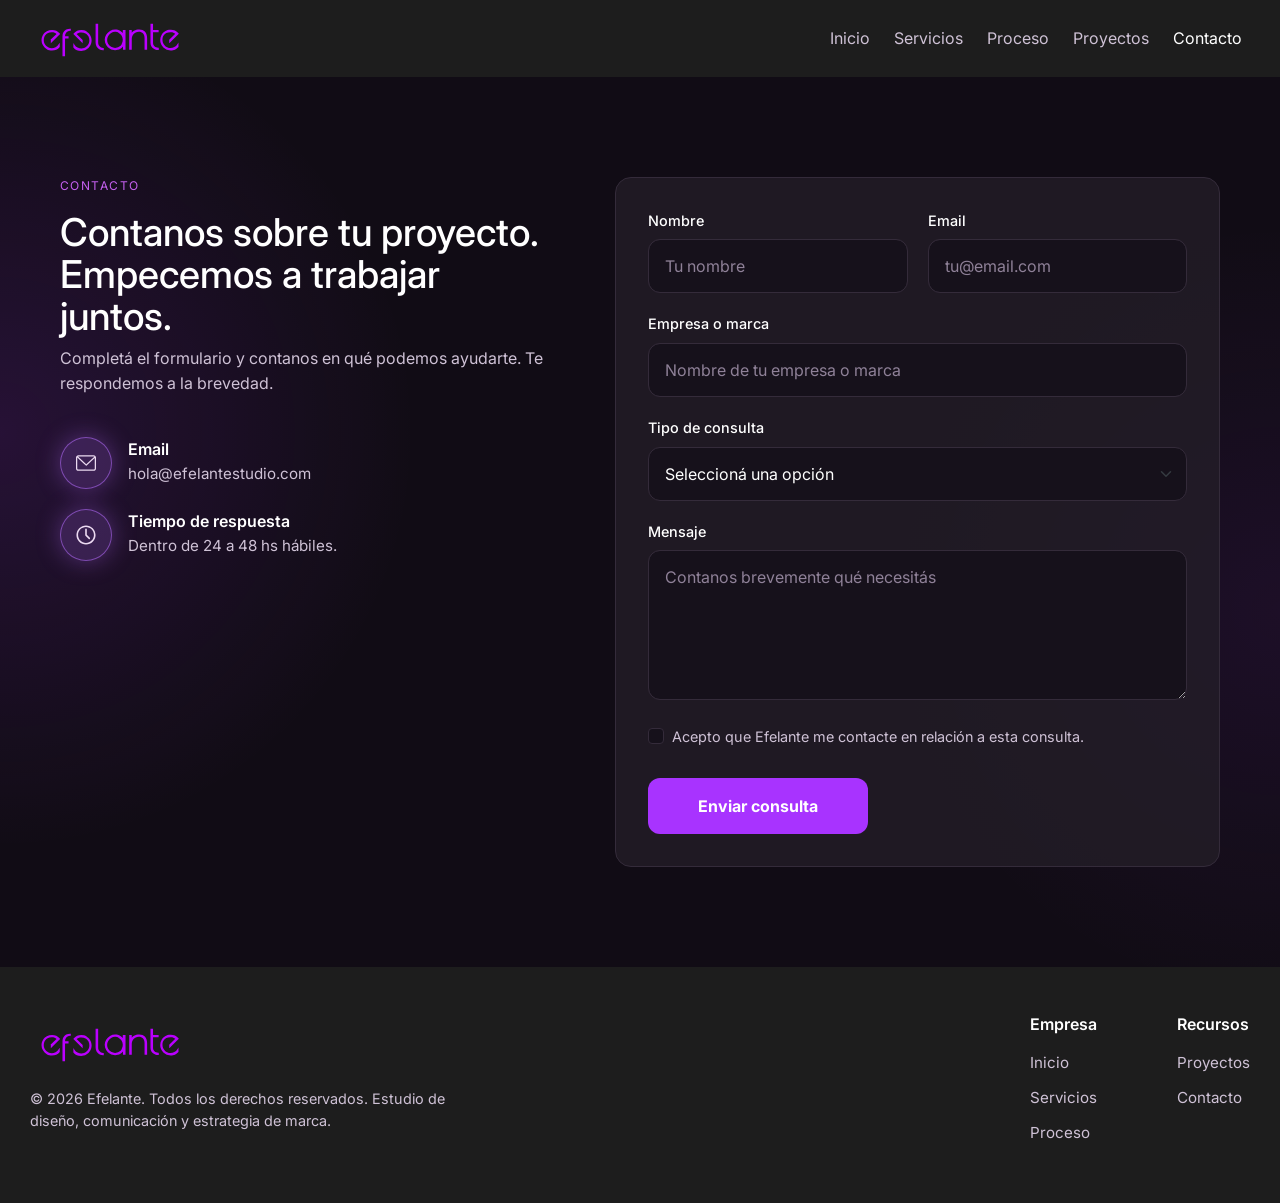
==== commit 96ce558c: "Creacion de animaciones manuales y de librerias animate CSS y AOS" ====
--- a/pages/contacto.html
+++ b/pages/contacto.html
@@ -9,6 +9,15 @@
 
     <link href="https://cdn.jsdelivr.net/npm/bootstrap@5.3.8/dist/css/bootstrap.min.css" rel="stylesheet"
         integrity="sha384-sRIl4kxILFvY47J16cr9ZwB07vP4J8+LH7qKQnuqkuIAvNWLzeN8tE5YBujZqJLB" crossorigin="anonymous">
+
+    <!-- ANIMATE CSS -->
+
+    <link rel="stylesheet" href="https://cdnjs.cloudflare.com/ajax/libs/animate.css/4.1.1/animate.min.css" />
+
+    <!-- AOS -->
+
+    <link href="https://unpkg.com/aos@2.3.1/dist/aos.css" rel="stylesheet">
+
 
     <!-- CSS STYLES -->
 
@@ -60,7 +69,7 @@
 
         <section class="contact-page">
             <div class="contact-page__container">
-                <div class="contact-page__content">
+                <div class="contact-page__content animate__animated animate__fadeInLeft"">
                     <span class="section-label">CONTACTO</span>
                     <h1>Contanos sobre tu proyecto. <br>Empecemos a trabajar juntos.</h1>
                     <p>Completá el formulario y contanos en qué podemos ayudarte. Te respondemos a la brevedad.</p>
@@ -77,7 +86,8 @@
 
                         <article class="contact-page__info-item">
                             <div class="contact-page__circle">
-                                <img src="../assets/img/icon_card_tiempo-respuesta.svg" alt="Icono representativo de tiempo de respuesta">
+                                <img src="../assets/img/icon_card_tiempo-respuesta.svg"
+                                    alt="Icono representativo de tiempo de respuesta">
                             </div>
                             <div class="contact-page__info-text">
                                 <h3>Tiempo de respuesta</h3>
@@ -176,6 +186,17 @@
     <script src="https://cdn.jsdelivr.net/npm/bootstrap@5.3.8/dist/js/bootstrap.bundle.min.js"
         integrity="sha384-FKyoEForCGlyvwx9Hj09JcYn3nv7wiPVlz7YYwJrWVcXK/BmnVDxM+D2scQbITxI"
         crossorigin="anonymous"></script>
+
+    <!-- AOS JAVASCRIPT -->
+
+    <script src="https://unpkg.com/aos@2.3.1/dist/aos.js"></script>
+
+    <!-- INITAILIZE AOS -->
+
+    <script>
+        AOS.init();
+    </script>
+
 </body>
 
 </html>
--- a/assets/css/style.css
+++ b/assets/css/style.css
@@ -1,1609 +1,1374 @@
-@import url('https://fonts.googleapis.com/css2?family=Inter:ital,opsz,wght@0,14..32,100..900;1,14..32,100..900&display=swap');
-
+@import url("https://fonts.googleapis.com/css2?family=Inter:ital,opsz,wght@0,14..32,100..900;1,14..32,100..900&display=swap");
+/* COLORES */
 /* BASE STYLES */
-
 * {
-    padding: 0;
-    margin: 0;
-    box-sizing: border-box;
+  padding: 0;
+  margin: 0;
+  box-sizing: border-box;
 }
 
 body {
-    font-family: "Inter", sans-serif;
-    color: #ffffff;
-    background-color: #1d1d1d;
+  font-family: "Inter", sans-serif;
+  color: #ffffff;
+  background-color: #1d1d1d;
 }
 
 /* GENERAL STYLES */
-
 h1 {
-    font-size: 2.4rem;
-    line-height: 1.1;
+  font-size: 2.4rem;
+  line-height: 1.1;
 }
 
 h2 {
-    font-size: 2rem;
-    font-weight: 600;
-    color: #ffffff;
-    line-height: 1.2;
+  font-size: 2rem;
+  font-weight: 600;
+  color: #ffffff;
+  line-height: 1.2;
 }
 
 .section-label {
-    display: block;
-    color: #c560f0;
-    font-size: 0.75rem;
-    font-weight: 400;
-    letter-spacing: 0.12em;
-    margin-bottom: 16px;
+  display: block;
+  color: #c560f0;
+  font-size: 0.75rem;
+  font-weight: 400;
+  letter-spacing: 0.12em;
+  margin-bottom: 16px;
 }
 
 .button {
-    display: inline-block;
-    text-decoration: none;
-    text-align: center;
-    font-weight: 700;
-    padding: 16px 24px;
-    border-radius: 12px;
-}
-
+  display: inline-block;
+  text-decoration: none;
+  text-align: center;
+  font-weight: 700;
+  padding: 16px 24px;
+  border-radius: 12px;
+  transition: background-color 0.3s ease, border-color 0.3s ease, color 0.3s ease;
+}
 .button--primary {
-    background-color: #a833ff;
-    border: 1px solid #be6aff;
-    color: #ffffff;
-}
-
+  background-color: #a833ff;
+  border: 1px solid #be6dff;
+  color: #ffffff;
+}
+.button--primary:hover {
+  background-color: #7b24c7;
+  border-color: #be6dff;
+}
 .button--secondary {
-    color: #ffffff;
-    border: 1px solid #a833ff;
-    background-color: #1d1d1db7;
-}
-
+  color: #ffffff;
+  border: 1px solid #a833ff;
+  background-color: rgba(29, 29, 29, 0.71);
+}
+.button--secondary:hover {
+  color: #cfc2d6;
+  border-color: #be6dff;
+}
+
+.card-icon {
+  width: 32px;
+  margin-bottom: 24px;
+}
+
+.card-icon--large {
+  width: 46px;
+  margin-bottom: 24px;
+}
 
 /* NAVBAR BOOTSTRAP */
-
 .navbar {
-    background-color: #1d1d1d;
-    padding: 10px 30px;
-}
-
+  background-color: #1d1d1d;
+  padding: 10px 30px;
+}
 .navbar .container-fluid {
+  max-width: 1350px;
+  margin: 0 auto;
+  padding: 0;
+}
+.navbar .nav-link {
+  color: #cfc2d6;
+  font-weight: 400;
+  padding: 6px 0;
+  transition: color 0.3s ease;
+}
+.navbar .nav-link:hover {
+  color: #c560f0;
+}
+.navbar .nav-link.active {
+  color: #ffffff;
+}
+.navbar .navbar-nav {
+  gap: 8px;
+}
+
+.navbar-brand {
+  padding: 0;
+}
+.navbar-brand .logo {
+  width: 10rem;
+}
+
+.navbar-toggler {
+  border: none;
+  box-shadow: none;
+  padding: 0;
+}
+.navbar-toggler:focus {
+  box-shadow: none;
+}
+
+.navbar-collapse {
+  padding-top: 14px;
+  padding-left: 10px;
+}
+
+/* FOOTER STYLES */
+.footer {
+  background-color: #1d1d1d;
+  padding: 48px 30px;
+}
+.footer .footer__container {
+  max-width: 1350px;
+  margin: 0 auto;
+}
+.footer .footer__brand {
+  margin-bottom: 32px;
+}
+.footer .footer__brand img {
+  width: 10rem;
+  margin-bottom: 16px;
+}
+.footer .footer__brand p {
+  color: #cfc2d6;
+  font-size: 0.9rem;
+  line-height: 1.5;
+  margin-bottom: 0;
+}
+.footer .footer__links {
+  display: grid;
+  gap: 24px;
+}
+.footer .footer__column h4 {
+  font-size: 1rem;
+  font-weight: 600;
+  color: #ffffff;
+  margin-bottom: 16px;
+}
+.footer .footer__column ul {
+  list-style: none;
+  padding: 0;
+  margin: 0;
+}
+.footer .footer__column li {
+  margin-bottom: 10px;
+}
+.footer .footer__column a {
+  text-decoration: none;
+  color: #cfc2d6;
+  font-size: 0.95rem;
+}
+
+/* CONTACT CTA SECTION */
+.contact {
+  background: radial-gradient(circle at bottom left, #2a1635 0%, #16111B 45%, #0f0b13 100%);
+  padding: 100px 30px;
+}
+.contact .contact__container {
+  max-width: 900px;
+  margin: 0 auto;
+  text-align: center;
+}
+.contact .contact__text {
+  margin-bottom: 40px;
+}
+.contact .contact__text p {
+  color: #cfc2d6;
+  font-size: 1rem;
+  line-height: 1.6;
+  max-width: 620px;
+  margin: 0 auto;
+}
+.contact .contact__buttons {
+  display: flex;
+  flex-direction: column;
+  gap: 16px;
+}
+.contact .contact__buttons .button {
+  width: 100%;
+}
+
+/* INDEX PAGE - HERO STYLES */
+.hero {
+  background-image: linear-gradient(rgba(0, 0, 0, 0.45), rgba(0, 0, 0, 0.45)), url("../img/fondo-hero.png");
+  background-size: cover;
+  background-position: center;
+  background-repeat: no-repeat;
+  padding: 80px 30px;
+}
+.hero .hero__container {
+  max-width: 1200px;
+  margin: 0 auto;
+}
+.hero .hero__label {
+  color: #c560f0;
+  font-size: 0.75rem;
+  font-weight: 400;
+  letter-spacing: 0.12em;
+}
+.hero h1 {
+  font-weight: 600;
+}
+.hero h1 span {
+  display: block;
+  color: #c560f0;
+}
+.hero .hero__buttons {
+  margin-top: 32px;
+  display: flex;
+  gap: 16px;
+  flex-wrap: wrap;
+}
+.hero .hero__buttons .button {
+  width: 100%;
+  max-width: 380px;
+}
+.hero .hero__image img {
+  display: none;
+}
+
+/* INDEX PAGE - PROBLEM SECTION STYLES */
+.problem {
+  background-color: #1d1d1d;
+  padding: 80px 30px;
+}
+.problem .problem__container {
+  max-width: 1350px;
+  margin: 0 auto;
+}
+.problem .problem__text {
+  text-align: center;
+  max-width: 900px;
+  margin: 0 auto 48px auto;
+}
+.problem .card {
+  background-color: #251f29;
+  border: 1px solid #342b3a;
+  border-radius: 12px;
+  color: #ffffff;
+  height: 100%;
+}
+.problem .card .card-body {
+  padding: 32px;
+}
+.problem .card .card-title {
+  font-size: 1.4rem;
+  font-weight: 600;
+  line-height: 1.2;
+  margin-bottom: 14px;
+  color: #ffffff;
+}
+.problem .card .card-text {
+  font-size: 0.95rem;
+  line-height: 1.5;
+  color: #cfc2d6;
+  margin-bottom: 0;
+}
+
+/* INDEX PAGE - SOLUTION SECTION STYLES */
+.solution {
+  background-color: #16111B;
+  padding: 80px 30px;
+}
+.solution .solution__container {
+  max-width: 1350px;
+  margin: 0 auto;
+}
+.solution .solution__content {
+  margin-bottom: 48px;
+}
+.solution .solution__cards {
+  display: grid;
+  gap: 24px;
+}
+.solution .solution__card {
+  height: 100%;
+}
+.solution .card {
+  background-color: #1F1A23;
+  border: 1px solid #342b3a;
+  border-radius: 12px;
+  color: #ffffff;
+}
+.solution .card .card-body {
+  padding: 32px;
+}
+.solution .card .card-title {
+  font-size: 1.4rem;
+  font-weight: 600;
+  line-height: 1.2;
+  margin-bottom: 14px;
+  color: #ffffff;
+}
+.solution .card .card-text {
+  font-size: 0.95rem;
+  line-height: 1.5;
+  color: #cfc2d6;
+  margin-bottom: 0;
+}
+.solution .solution__card--highlight {
+  background-color: #be6dff;
+  border-color: #b560f5;
+}
+.solution .solution__card--highlight .card-title,
+.solution .solution__card--highlight .card-text {
+  color: #2a1635;
+}
+.solution .solution__card--wide {
+  background-color: #2E2832;
+  border-color: #4D4354;
+}
+
+/* INDEX PAGE - SERVICES SECTION STYLES */
+.services {
+  background-color: #1f1a23;
+  padding: 80px 30px;
+}
+.services .services__container {
+  max-width: 1350px;
+  margin: 0 auto;
+}
+.services .services__text {
+  text-align: center;
+  max-width: 850px;
+  margin: 0 auto 48px auto;
+}
+.services .services__cards {
+  display: grid;
+  gap: 32px;
+}
+.services .services__card {
+  background-color: #251f29;
+  border: 1px solid #342b3a;
+  border-radius: 16px;
+  overflow: hidden;
+  padding-bottom: 24px;
+  transition: 1s;
+}
+.services .services__card:hover {
+  transform: scale(1.03);
+  box-shadow: 0 0 20px #b560f5;
+  cursor: pointer;
+}
+.services .services__card img {
+  width: 100%;
+  height: 260px;
+  display: block;
+  -o-object-fit: cover;
+     object-fit: cover;
+}
+.services .services__card h3 {
+  font-size: 1.1rem;
+  font-weight: 600;
+  line-height: 1.2;
+  margin: 20px 0 10px;
+  color: #ffffff;
+  padding: 0 24px;
+}
+.services .services__card p {
+  font-size: 0.95rem;
+  line-height: 1.5;
+  color: #cfc2d6;
+  margin-bottom: 0;
+  padding: 0 24px;
+}
+.services .services__cta {
+  text-align: center;
+  margin-top: 48px;
+}
+.services .services__cta .button {
+  width: 100%;
+}
+
+/* INDEX PAGE - PROCESS SECTION STYLES */
+.process {
+  background-color: #16111B;
+  padding: 80px 30px;
+}
+.process .process__container {
+  max-width: 1350px;
+  margin: 0 auto;
+}
+.process .process__text {
+  max-width: 1350px;
+  margin: 0 auto 48px auto;
+}
+.process .process__steps {
+  display: grid;
+  gap: 32px;
+}
+.process .process__number {
+  width: 56px;
+  height: 56px;
+  background-color: #be6dff;
+  color: #16111B;
+  border: 4px solid #110C15;
+  border-radius: 50%;
+  display: flex;
+  align-items: center;
+  justify-content: center;
+  font-weight: 700;
+  margin-bottom: 24px;
+  box-shadow: 0 0 18px rgba(183, 109, 255, 0.7);
+}
+.process .process__step h3 {
+  font-size: 1.2rem;
+  font-weight: 600;
+  line-height: 1.2;
+  color: #ffffff;
+  margin-bottom: 14px;
+}
+.process .process__step p {
+  font-size: 0.95rem;
+  line-height: 1.5;
+  color: #cfc2d6;
+  margin-bottom: 0;
+}
+
+/* INDEX PAGE - PROJECTS SECTION STYLES */
+.projects {
+  background-color: #1d1d1d;
+  padding: 80px 30px;
+}
+.projects .projects__container {
+  max-width: 1350px;
+  margin: 0 auto;
+}
+.projects .projects__header {
+  margin-bottom: 48px;
+}
+.projects .projects__header .button {
+  margin-top: 24px;
+}
+.projects .projects__text {
+  max-width: 850px;
+}
+.projects .projects__text p {
+  color: #cfc2d6;
+  font-size: 1rem;
+  line-height: 1.6;
+  margin-bottom: 0;
+}
+.projects .projects__grid {
+  display: grid;
+  gap: 32px;
+}
+.projects .projects__card {
+  background-color: #160D1B;
+  border: 1px solid #2c2133;
+  border-radius: 16px;
+  overflow: hidden;
+}
+.projects .projects__card img {
+  width: 100%;
+  display: block;
+}
+.projects .projects__card h3 {
+  font-size: 1.1rem;
+  font-weight: 600;
+  line-height: 1.2;
+  color: #ffffff;
+  margin: 0 24px 24px;
+}
+.projects .projects__pill {
+  display: inline-block;
+  margin: 24px 24px 12px;
+  padding: 6px 12px;
+  border-radius: 999px;
+  background-color: rgba(183, 109, 255, 0.22);
+  border: 1px solid rgba(183, 109, 255, 0.25);
+  color: #c560f0;
+  font-size: 0.75rem;
+  font-weight: 500;
+  text-transform: uppercase;
+}
+
+/* SERVICES PAGE */
+/* SERVICES PAGE - SERVICES HERO SECTION */
+.services-hero {
+  background: radial-gradient(circle at right, #2a1635 0%, #16111B 45%, #0f0b13 100%);
+  padding: 80px 30px;
+}
+.services-hero .services-hero__container {
+  max-width: 1350px;
+  margin: 0 auto;
+}
+.services-hero .services-hero__content {
+  max-width: 760px;
+}
+.services-hero h1 {
+  font-size: 2.4rem;
+  font-weight: 600;
+  line-height: 1.1;
+  margin-bottom: 24px;
+}
+.services-hero p {
+  color: #cfc2d6;
+  font-size: 1rem;
+  line-height: 1.6;
+  margin-bottom: 0;
+}
+.services-hero .services-hero__buttons {
+  margin-top: 32px;
+  display: flex;
+  gap: 16px;
+  flex-wrap: wrap;
+}
+.services-hero .services-hero__buttons .button {
+  width: 100%;
+  max-width: 380px;
+}
+.services-hero .services-hero__image {
+  display: none;
+}
+
+/* SERVICES PAGE - SERVICES AREAS SECTION */
+.services-areas {
+  background-color: #110C15;
+  padding: 80px 30px;
+}
+.services-areas .services-areas__container {
+  max-width: 1350px;
+  margin: 0 auto;
+}
+.services-areas .services-areas__content {
+  text-align: center;
+  max-width: 850px;
+  margin: 0 auto 48px auto;
+}
+.services-areas .services-areas__content p {
+  color: #cfc2d6;
+  font-size: 1rem;
+  line-height: 1.6;
+  margin-bottom: 0;
+}
+.services-areas .card {
+  background-color: #1f1a23;
+  border: 1px solid #342b3a;
+  border-radius: 12px;
+  color: #ffffff;
+  height: 100%;
+}
+.services-areas .card .card-icon {
+  width: 50px;
+  height: 50px;
+  background-color: rgba(183, 109, 255, 0.18);
+  border-radius: 8px;
+  padding: 9px;
+  margin-bottom: 28px;
+}
+.services-areas .card .card-body {
+  padding: 32px;
+}
+.services-areas .card .card-title {
+  font-size: 1.4rem;
+  font-weight: 600;
+  line-height: 1.2;
+  margin-bottom: 14px;
+  color: #ffffff;
+}
+.services-areas .card .card-text {
+  font-size: 0.95rem;
+  line-height: 1.5;
+  color: #cfc2d6;
+  margin-bottom: 0;
+}
+
+/* SERVICES PAGE - SERVICES TABLE SECTION */
+.services-table {
+  background-color: #16111B;
+  padding: 80px 30px;
+}
+.services-table .services-table__container {
+  max-width: 1350px;
+  margin: 0 auto;
+}
+.services-table .services-table__content {
+  text-align: center;
+  max-width: 760px;
+  margin: 0 auto 48px auto;
+}
+.services-table .services-table__content p {
+  color: #cfc2d6;
+  font-size: 1rem;
+  line-height: 1.6;
+  margin-bottom: 0;
+}
+.services-table .services-table__list {
+  display: grid;
+  gap: 20px;
+}
+.services-table .services-table__header {
+  display: none;
+}
+.services-table .services-table__item {
+  background-color: #251f29;
+  border: 1px solid #342b3a;
+  border-radius: 16px;
+  padding: 28px;
+}
+.services-table .services-table__area p {
+  color: #ffffff;
+  font-size: 1.25rem;
+  font-weight: 600;
+  line-height: 1.2;
+  margin-bottom: 20px;
+}
+.services-table .services-table__includes ul {
+  color: #cfc2d6;
+  padding-left: 20px;
+  margin-bottom: 24px;
+}
+.services-table .services-table__includes li {
+  font-size: 0.95rem;
+  line-height: 1.5;
+  margin-bottom: 8px;
+}
+.services-table .services-table__includes li:last-child {
+  margin-bottom: 0;
+}
+.services-table .services-table__purpose p {
+  color: #eee5f3;
+  font-size: 0.95rem;
+  font-weight: 500;
+  line-height: 1.5;
+  margin-bottom: 0;
+}
+
+/* EXTENDS */
+.process-method .process-method__card, .process-steps .process-steps__item {
+  border: 1px solid #342b3a;
+  border-radius: 16px;
+  padding: 32px;
+}
+
+/* MIXINS */
+/* PROCESS PAGE */
+/* PROCESS PAGE - PROCESS HERO SECTION */
+.process-hero {
+  background: radial-gradient(circle at right, #12383f 0%, #16111B 45%, #0f0b13 100%);
+  padding: 80px 30px;
+}
+.process-hero .process-hero__container {
+  max-width: 1350px;
+  margin: 0 auto;
+}
+.process-hero .process-hero__content {
+  max-width: 760px;
+}
+.process-hero h1 {
+  font-size: 2.4rem;
+  font-weight: 600;
+  line-height: 1.1;
+  margin-bottom: 24px;
+}
+.process-hero p {
+  color: #cfc2d6;
+  font-size: 1rem;
+  line-height: 1.6;
+  margin-bottom: 0;
+}
+.process-hero .process-hero__buttons {
+  margin-top: 32px;
+  display: flex;
+  gap: 16px;
+  flex-wrap: wrap;
+}
+.process-hero .process-hero__buttons .button {
+  width: 100%;
+  max-width: 380px;
+}
+.process-hero .process-hero__image {
+  display: none;
+}
+
+/* PROCESS PAGE - PROCESS METHOD SECTION */
+.process-method {
+  background-color: #110C15;
+  padding: 80px 30px;
+}
+.process-method .process-method__container {
+  max-width: 1350px;
+  margin: 0 auto;
+}
+.process-method .process-method__content {
+  max-width: 850px;
+  margin-bottom: 48px;
+}
+.process-method .process-method__content p {
+  color: #cfc2d6;
+  font-size: 1rem;
+  line-height: 1.6;
+  margin-bottom: 0;
+}
+.process-method .process-method__cards {
+  display: grid;
+  gap: 24px;
+}
+.process-method .process-method__card {
+  background-color: rgba(37, 31, 41, 0.72);
+  height: 100%;
+}
+.process-method .process-method__card h3 {
+  font-size: 1.4rem;
+  font-weight: 600;
+  line-height: 1.2;
+  color: #ffffff;
+  margin-bottom: 14px;
+}
+.process-method .process-method__card p {
+  color: #cfc2d6;
+  font-size: 0.95rem;
+  line-height: 1.5;
+  margin-bottom: 0;
+}
+.process-method .process-method__card-circle {
+  width: 64px;
+  height: 64px;
+  background-color: rgba(183, 109, 255, 0.18);
+  border: 1px solid rgba(183, 109, 255, 0.35);
+  border-radius: 50%;
+  display: flex;
+  align-items: center;
+  justify-content: center;
+  margin-bottom: 24px;
+  box-shadow: 0 0 18px rgba(183, 109, 255, 0.35);
+}
+.process-method .process-method__card-circle img {
+  width: 36px;
+}
+
+/* PROCESS PAGE - PROCESS STEPS SECTION */
+.process-steps {
+  background-color: #16111B;
+  padding: 80px 30px;
+}
+.process-steps .process-steps__container {
+  max-width: 1350px;
+  margin: 0 auto;
+}
+.process-steps .process-steps__content {
+  max-width: 760px;
+  margin-bottom: 48px;
+}
+.process-steps .process-steps__content p {
+  color: #cfc2d6;
+  font-size: 1rem;
+  line-height: 1.6;
+  margin-bottom: 0;
+}
+.process-steps .process-steps__list {
+  display: grid;
+  gap: 32px;
+}
+.process-steps .process-steps__item {
+  background-color: #251f29;
+  height: 100%;
+}
+.process-steps .process-steps__item h3 {
+  font-size: 1.2rem;
+  font-weight: 600;
+  line-height: 1.2;
+  color: #ffffff;
+  margin-bottom: 14px;
+}
+.process-steps .process-steps__item p {
+  color: #cfc2d6;
+  font-size: 0.95rem;
+  line-height: 1.5;
+  margin-bottom: 0;
+}
+.process-steps .process-steps__number {
+  width: 48px;
+  height: 48px;
+  background-color: #be6dff;
+  color: #16111B;
+  border-radius: 50%;
+  display: flex;
+  align-items: center;
+  justify-content: center;
+  font-weight: 700;
+  margin-bottom: 24px;
+  box-shadow: 0 0 18px rgba(183, 109, 255, 0.7);
+}
+
+/* PROCESS PAGE - PROCESS RESULTS SECTION */
+.process-results {
+  background-color: #110C15;
+  padding: 80px 30px;
+}
+.process-results .process-results__container {
+  max-width: 1350px;
+  margin: 0 auto;
+}
+.process-results .process-results__content {
+  max-width: 850px;
+  margin-bottom: 48px;
+}
+.process-results .process-results__content p {
+  color: #cfc2d6;
+  font-size: 1rem;
+  line-height: 1.6;
+  margin-bottom: 0;
+}
+.process-results .process-results__cards {
+  display: grid;
+  gap: 24px;
+  margin-bottom: 24px;
+}
+.process-results .process-results__card {
+  background-color: rgba(37, 31, 41, 0.6509803922);
+  border: 1px solid #342b3a;
+  border-radius: 16px;
+  padding: 32px;
+  height: 100%;
+}
+.process-results .process-results__card h3 {
+  font-size: 1.4rem;
+  font-weight: 600;
+  line-height: 1.2;
+  color: #ffffff;
+  margin-bottom: 14px;
+}
+.process-results .process-results__card p {
+  color: #cfc2d6;
+  font-size: 0.95rem;
+  line-height: 1.5;
+  margin-bottom: 0;
+}
+.process-results .process-results__card-circle {
+  width: 56px;
+  height: 56px;
+  background-color: rgba(183, 109, 255, 0.18);
+  border: 1px solid rgba(183, 109, 255, 0.55);
+  border-radius: 50%;
+  display: flex;
+  align-items: center;
+  justify-content: center;
+  margin-bottom: 24px;
+  box-shadow: 0 0 24px rgba(183, 109, 255, 0.35);
+}
+.process-results .process-results__card-circle img {
+  width: 36px;
+}
+.process-results .process-results__highlight {
+  background: radial-gradient(circle at right, rgba(35, 135, 155, 0.25), rgba(37, 31, 41, 0.75) 55%);
+  border: 1px solid rgba(35, 135, 155, 0.74);
+  border-radius: 16px;
+  padding: 32px;
+}
+.process-results .process-results__highlight-circle {
+  width: 56px;
+  height: 56px;
+  background-color: rgba(35, 135, 155, 0.22);
+  border: 1px solid rgba(35, 135, 155, 0.75);
+  border-radius: 50%;
+  display: flex;
+  align-items: center;
+  justify-content: center;
+  margin-bottom: 24px;
+  box-shadow: 0 0 24px rgba(35, 135, 155, 0.4);
+}
+.process-results .process-results__highlight-circle img {
+  width: 36px;
+}
+.process-results .process-results__highlight-content h3 {
+  font-size: 1.4rem;
+  font-weight: 600;
+  line-height: 1.2;
+  color: #ffffff;
+  margin-bottom: 14px;
+}
+.process-results .process-results__highlight-content p {
+  color: #d8f3f7;
+  font-size: 0.95rem;
+  line-height: 1.5;
+  margin-bottom: 0;
+}
+
+/* PROJECTS PAGE */
+/* PROJECTS PAGE - PROJECTS LIST SECTION */
+.projects-list {
+  background: radial-gradient(circle at left 45%, rgba(168, 51, 255, 0.18), transparent 28%), radial-gradient(circle at right 60%, rgba(168, 51, 255, 0.1), transparent 26%), #110C15;
+  padding: 80px 30px;
+}
+.projects-list .projects-list__container {
+  max-width: 1350px;
+  margin: 0 auto;
+}
+.projects-list .projects-list__intro {
+  max-width: 850px;
+  margin-bottom: 48px;
+}
+.projects-list .projects-list__intro p {
+  color: #cfc2d6;
+  font-size: 1rem;
+  line-height: 1.6;
+  margin-bottom: 0;
+}
+.projects-list .projects-list__items {
+  display: grid;
+  gap: 32px;
+}
+.projects-list .projects-list__card {
+  background-color: rgba(37, 31, 41, 0.7215686275);
+  border: 1px solid #342b3a;
+  border-radius: 16px;
+  overflow: hidden;
+}
+.projects-list .projects-list__image img {
+  width: 100%;
+  display: block;
+}
+.projects-list .projects-list__content {
+  padding: 32px;
+}
+.projects-list .projects-list__content h2 {
+  font-size: 1.5rem;
+  font-weight: 600;
+  line-height: 1.2;
+  color: #ffffff;
+  margin-bottom: 16px;
+}
+.projects-list .projects-list__content p {
+  color: #cfc2d6;
+  font-size: 0.95rem;
+  line-height: 1.6;
+  margin-bottom: 0;
+}
+.projects-list .projects-list__tag {
+  display: inline-block;
+  margin-bottom: 18px;
+  padding: 6px 12px;
+  border-radius: 999px;
+  background-color: rgba(183, 109, 255, 0.22);
+  border: 1px solid rgba(183, 109, 255, 0.25);
+  color: #c560f0;
+  font-size: 0.75rem;
+  font-weight: 500;
+  text-transform: uppercase;
+}
+
+/* CONTACT PAGE */
+/* CONTACT PAGE SECTION */
+.contact-page {
+  background: radial-gradient(circle at left 40%, rgba(168, 51, 255, 0.14), transparent 30%), radial-gradient(circle at right 60%, rgba(168, 51, 255, 0.08), transparent 28%), #110C15;
+  padding: 80px 30px;
+}
+.contact-page .contact-page__container {
+  max-width: 1350px;
+  margin: 0 auto;
+}
+.contact-page .contact-page__content {
+  margin-bottom: 48px;
+}
+.contact-page .contact-page__content p {
+  color: #cfc2d6;
+  font-size: 1rem;
+  line-height: 1.6;
+  margin-bottom: 0;
+}
+.contact-page .contact-page__info {
+  display: grid;
+  gap: 20px;
+  margin-top: 40px;
+}
+.contact-page .contact-page__info-item {
+  display: flex;
+  align-items: center;
+  gap: 16px;
+}
+.contact-page .contact-page__circle {
+  width: 52px;
+  height: 52px;
+  background-color: rgba(183, 109, 255, 0.18);
+  border: 1px solid rgba(183, 109, 255, 0.55);
+  border-radius: 50%;
+  display: flex;
+  align-items: center;
+  justify-content: center;
+  flex: 0 0 52px;
+  box-shadow: 0 0 24px rgba(183, 109, 255, 0.35);
+}
+.contact-page .contact-page__circle img {
+  width: 30px;
+}
+.contact-page .contact-page__info-text h3 {
+  font-size: 1rem;
+  font-weight: 600;
+  color: #ffffff;
+  margin-bottom: 4px;
+}
+.contact-page .contact-page__info-text p {
+  color: #cfc2d6;
+  font-size: 0.95rem;
+  line-height: 1.5;
+  margin-bottom: 0;
+}
+.contact-page .contact-page__form-container {
+  background-color: rgba(37, 31, 41, 0.72);
+  border: 1px solid #342b3a;
+  border-radius: 16px;
+  padding: 32px;
+}
+
+.contact-form {
+  display: grid;
+  gap: 20px;
+}
+.contact-form .contact-form__row {
+  display: grid;
+  gap: 20px;
+}
+.contact-form .contact-form__group {
+  display: grid;
+  gap: 8px;
+}
+.contact-form .form-label {
+  color: #ffffff;
+  font-size: 0.9rem;
+  font-weight: 500;
+  margin-bottom: 0;
+}
+.contact-form .form-control,
+.contact-form .form-select {
+  background-color: #16111B;
+  border: 1px solid #342b3a;
+  border-radius: 12px;
+  color: #ffffff;
+  padding: 14px 16px;
+}
+.contact-form .form-control:focus,
+.contact-form .form-select:focus {
+  background-color: #16111B;
+  border-color: #be6dff;
+  color: #ffffff;
+  box-shadow: 0 0 0 0.25rem rgba(183, 109, 255, 0.18);
+}
+.contact-form .form-control::-moz-placeholder {
+  color: #8f8198;
+}
+.contact-form .form-control::placeholder {
+  color: #8f8198;
+}
+.contact-form .contact-form__check {
+  margin-top: 4px;
+}
+.contact-form .form-check-input {
+  background-color: #16111B;
+  border-color: #342b3a;
+}
+.contact-form .form-check-input:checked {
+  background-color: #a833ff;
+  border-color: #a833ff;
+}
+.contact-form .form-check-label {
+  color: #cfc2d6;
+  font-size: 0.9rem;
+  line-height: 1.5;
+}
+.contact-form .contact-form__actions {
+  margin-top: 8px;
+}
+.contact-form .contact-form__actions .button {
+  width: 100%;
+  border: none;
+}
+
+/* MEDIA QUERIES */
+/* MEDIA QUERIES TABLET */
+@media (min-width: 768px) {
+  .services__card img {
+    height: 320px;
+  }
+  .process .process__steps {
+    grid-template-columns: repeat(2, 1fr);
+  }
+  .process-steps .process-steps__list {
+    grid-template-columns: repeat(2, 1fr);
+  }
+  .process-results .process-results__cards {
+    grid-template-columns: repeat(2, 1fr);
+  }
+}
+/* MEDIA QUERIES DESKTOP */
+@media (min-width: 900px) {
+  .navbar-collapse {
+    padding-top: 0;
+    padding-left: 0;
+  }
+  /* MEDIA INDEX HERO SECTION */
+  .hero {
+    min-height: 100vh;
+    padding: 80px 60px;
+  }
+  .hero .hero__container {
     max-width: 1350px;
     margin: 0 auto;
-    padding: 0;
-}
-
-.navbar-brand {
-    padding: 0;
-}
-
-.navbar-brand .logo {
-    width: 10rem;
-}
-
-.navbar .nav-link {
-    color: #cfc2d6;
-    font-weight: 400;
-    padding: 6px 0;
-}
-
-.navbar .nav-link:hover {
-    color: #ffffff;
-}
-
-.navbar .nav-link.active {
-    color: #ffffff;
-}
-
-.navbar-toggler {
-    border: none;
-    box-shadow: none;
-    padding: 0;
-}
-
-.navbar-toggler:focus {
-    box-shadow: none;
-}
-
-.navbar-collapse {
-    padding-top: 14px;
-    padding-left: 10px;
-}
-
-.navbar .navbar-nav {
-    gap: 8px;
-}
-
-
-/* INDEX PAGE - HERO STYLES */
-
-.hero {
-    background-image:
-        linear-gradient(rgba(0, 0, 0, 0.45), rgba(0, 0, 0, 0.45)),
-        url("../img/fondo-hero.png");
-    background-size: cover;
-    background-position: center;
-    background-repeat: no-repeat;
-    padding: 80px 30px;
-}
-
-.hero__container {
-    max-width: 1200px;
-    margin: 0 auto;
-}
-
-.hero__label {
-    color: #c560f0;
-    font-size: 0.75rem;
-    font-weight: 400;
-    letter-spacing: 0.12em;
-}
-
-.hero h1 {
-    font-weight: 600;
-}
-
-.hero h1 span {
+    display: grid;
+    grid-template-columns: 1fr 1fr;
+    align-items: center;
+  }
+  .hero .hero__content {
+    max-width: 760px;
+    justify-self: end;
+  }
+  .hero .hero__label {
+    font-size: 0.85rem;
+  }
+  .hero h1 {
+    font-size: 4rem;
+  }
+  .hero .hero__buttons .button {
+    width: auto;
+    max-width: none;
+  }
+  .hero .hero__image {
+    display: flex;
+    justify-content: center;
+    align-items: center;
+  }
+  .hero .hero__image img {
     display: block;
-    color: #c560f0;
-}
-
-.hero__buttons {
-    margin-top: 32px;
+    width: 70%;
+  }
+  /* MEDIA INDEX SOLUTION SECTION */
+  .solution .solution__container {
+    display: grid;
+    grid-template-columns: 0.9fr 1.1fr;
+    align-items: center;
+    gap: 60px;
+  }
+  .solution .solution__content {
+    margin-bottom: 0;
+  }
+  .solution .solution__cards {
+    grid-template-columns: 1fr 1fr;
+  }
+  .solution .solution__card--wide {
+    grid-column: 1/3;
+  }
+  /* MEDIA INDEX SERVICES SECTION */
+  .services .services__container {
+    max-width: 1120px;
+  }
+  .services .services__cards {
+    grid-template-columns: repeat(3, 1fr);
+  }
+  .services .services__card img {
+    height: auto;
+  }
+  .services .services__cta .button {
+    width: auto;
+    min-width: 420px;
+    max-width: 100%;
+  }
+  /* MEDIA INDEX PROCESS SECTION */
+  .process .process__steps {
+    grid-template-columns: repeat(4, 1fr);
+    gap: 40px;
+  }
+  /* MEDIA INDEX PROJECTS SECTION */
+  .projects .projects__header {
     display: flex;
-    gap: 16px;
-    flex-wrap: wrap;
-}
-
-.hero__buttons .button {
-    width: 100%;
-    max-width: 380px;
-}
-
-.hero__image img {
-    display: none;
-}
-
-/* INDEX PAGE - PROBLEM SECTION STYLES */
-
-.problem {
-    background-color: #1d1d1d;
-    padding: 80px 30px;
-}
-
-.problem__container {
-    max-width: 1350px;
-    margin: 0 auto;
-}
-
-.problem__text {
-    text-align: center;
-    max-width: 900px;
-    margin: 0 auto 48px auto;
-}
-
-.problem .card {
-    background-color: #251f29;
-    border: 1px solid #342b3a;
-    border-radius: 12px;
-    color: #ffffff;
-    height: 100%;
-}
-
-.problem .card-body {
-    padding: 32px;
-}
-
-.problem .card-title {
-    font-size: 1.4rem;
-    font-weight: 600;
-    line-height: 1.2;
-    margin-bottom: 14px;
-    color: #ffffff;
-}
-
-.problem .card-text {
-    font-size: 0.95rem;
-    line-height: 1.5;
-    color: #cfc2d6;
+    align-items: end;
+    justify-content: space-between;
+    gap: 48px;
+  }
+  .projects .projects__header .button {
+    min-width: 180px;
+    margin-top: 0;
+  }
+  .projects .projects__grid {
+    grid-template-columns: repeat(3, 1fr);
+  }
+  /* MEDIA CONTACT CTA SECTION */
+  .contact .contact__buttons {
+    flex-direction: row;
+    justify-content: center;
+  }
+  .contact .contact__buttons .button {
+    width: auto;
+    min-width: 260px;
+  }
+  /* MEDIA FOOTER SECTION */
+  .footer .footer__container {
+    display: flex;
+    justify-content: space-between;
+    gap: 80px;
+  }
+  .footer .footer__brand {
     margin-bottom: 0;
-}
-
-.card-icon {
-    width: 32px;
-    margin-bottom: 24px;
-}
-
-.card-icon--large {
-    width: 46px;
-    margin-bottom: 24px;
-}
-
-/* INDEX PAGE - SOLUTION SECTION STYLES */
-
-.solution {
-    background-color: #16111B;
-    padding: 80px 30px;
-}
-
-.solution__container {
-    max-width: 1350px;
-    margin: 0 auto;
-}
-
-.solution__content {
-    margin-bottom: 48px;
-}
-
-
-.solution__cards {
+    max-width: 420px;
+  }
+  .footer .footer__links {
+    display: flex;
+    gap: 80px;
+  }
+  /* MEDIA SERVICE PAGE */
+  /* MEDIA SERVICE PAGE - HERO SECTION */
+  .services-hero {
+    padding: 100px 60px;
+  }
+  .services-hero .services-hero__container {
     display: grid;
-    gap: 24px;
-}
-
-.solution .card {
-    background-color: #1F1A23;
-    border: 1px solid #342b3a;
-    border-radius: 12px;
-    color: #ffffff;
-}
-
-.solution .card-title {
-    font-size: 1.4rem;
-    font-weight: 600;
-    line-height: 1.2;
-    margin-bottom: 14px;
-    color: #ffffff;
-}
-
-.solution .card-text {
-    font-size: 0.95rem;
-    line-height: 1.5;
-    color: #cfc2d6;
-    margin-bottom: 0;
-}
-
-.solution .solution__card--highlight {
-    background-color: #B76DFF;
-    border-color: #b560f5;
-}
-
-.solution .solution__card--highlight .card-title,
-.solution .solution__card--highlight .card-text {
-    color: #2a1635;
-}
-
-.solution .solution__card--wide {
-    background-color: #2E2832;
-    border-color: #4D4354;
-}
-
-.solution .card-body {
-    padding: 32px;
-}
-
-.solution__card {
-    height: 100%;
-}
-
-/* INDEX PAGE - SERVICES SECTION STYLES */
-
-.services {
-    background-color: #1f1a23;
-    padding: 80px 30px;
-}
-
-.services__container {
-    max-width: 1350px;
-    margin: 0 auto;
-}
-
-.services__text {
-    text-align: center;
-    max-width: 850px;
-    margin: 0 auto 48px auto;
-}
-
-.services__cards {
-    display: grid;
-    gap: 32px;
-}
-
-.services__card {
-    background-color: #251f29;
+    grid-template-columns: 1fr 1fr;
+    align-items: center;
+    gap: 60px;
+  }
+  .services-hero h1 {
+    font-size: 4rem;
+  }
+  .services-hero .services-hero__buttons .button {
+    width: auto;
+    max-width: none;
+  }
+  .services-hero .services-hero__image {
+    display: flex;
+    justify-content: center;
+    align-items: center;
+  }
+  .services-hero .services-hero__image img {
+    width: 75%;
+    display: block;
+  }
+  /* MEDIA SERVICE PAGE - TABLE SECTION */
+  .services-table .services-table__list {
+    gap: 0;
     border: 1px solid #342b3a;
     border-radius: 16px;
     overflow: hidden;
-    padding-bottom: 24px;
-}
-
-.services__card img {
-    width: 100%;
-    height: 260px;
+    background-color: #1f1a23;
+  }
+  .services-table .services-table__header {
+    display: grid;
+    grid-template-columns: 0.8fr 1.2fr 1.4fr;
+    gap: 32px;
+    padding: 20px 28px;
+    background-color: #251f29;
+    border-bottom: 1px solid #342b3a;
+  }
+  .services-table .services-table__header span {
+    color: #c560f0;
+    font-size: 0.75rem;
+    font-weight: 600;
+    letter-spacing: 0.08em;
+    text-transform: uppercase;
+  }
+  .services-table .services-table__item {
+    display: grid;
+    grid-template-columns: 0.8fr 1.2fr 1.4fr;
+    gap: 32px;
+    border: none;
+    border-radius: 0;
+    border-bottom: 1px solid #342b3a;
+    background-color: transparent;
+    padding: 28px;
+  }
+  .services-table .services-table__item:last-child {
+    border-bottom: none;
+  }
+  .services-table .services-table__area p {
+    margin-bottom: 0;
+  }
+  .services-table .services-table__includes ul {
+    margin-bottom: 0;
+  }
+  /* MEDIA PROCESS PAGE - HERO SECTION */
+  .process-hero {
+    padding: 100px 60px;
+  }
+  .process-hero .process-hero__container {
+    display: grid;
+    grid-template-columns: 1fr 1fr;
+    align-items: center;
+    gap: 60px;
+  }
+  .process-hero h1 {
+    font-size: 4rem;
+  }
+  .process-hero .process-hero__buttons .button {
+    width: auto;
+    max-width: none;
+  }
+  .process-hero .process-hero__image {
+    display: flex;
+    justify-content: center;
+    align-items: center;
+  }
+  .process-hero .process-hero__image img {
+    width: 85%;
     display: block;
-    object-fit: cover;
-}
-
-.services__card h3 {
-    font-size: 1.1rem;
-    font-weight: 600;
-    line-height: 1.2;
-    margin: 20px 0 10px;
-    color: #ffffff;
-}
-
-.services__card p {
-    font-size: 0.95rem;
-    line-height: 1.5;
-    color: #cfc2d6;
-    margin-bottom: 0;
-}
-
-.services__card h3,
-.services__card p {
-    padding: 0 24px;
-}
-
-.services__cta {
-    text-align: center;
-    margin-top: 48px;
-}
-
-.services__cta .button {
-    width: 100%;
-}
-
-/* INDEX PAGE - PROCESS SECTION STYLES */
-
-.process {
-    background-color: #16111B;
-    padding: 80px 30px;
-}
-
-.process__container {
-    max-width: 1350px;
-    margin: 0 auto;
-}
-
-.process__text {
-    max-width: 1350px;
-    margin: 0 auto 48px auto;
-}
-
-.process__steps {
-    display: grid;
-    gap: 32px;
-}
-
-.process__number {
-    width: 56px;
-    height: 56px;
-    background-color: #B76DFF;
-    color: #16111B;
-    border: 4px solid #110C15;
-    border-radius: 50%;
+  }
+  /* MEDIA PROCESS PAGE - METHOD SECTION */
+  .process-method .process-method__cards {
+    grid-template-columns: repeat(3, 1fr);
+  }
+  /* MEDIA PROCESS PAGE - STEPS SECTION */
+  .process-steps .process-steps__list {
+    grid-template-columns: repeat(4, 1fr);
+  }
+  /* MEDIA PROCESS PAGE - RESULTS SECTION */
+  .process-results .process-results__cards {
+    grid-template-columns: repeat(4, 1fr);
+  }
+  .process-results .process-results__highlight {
     display: flex;
     align-items: center;
-    justify-content: center;
-    font-weight: 700;
-    margin-bottom: 24px;
-    box-shadow: 0 0 18px rgba(183, 109, 255, 0.7);
-}
-
-.process__step h3 {
-    font-size: 1.2rem;
-    font-weight: 600;
-    line-height: 1.2;
-    color: #ffffff;
-    margin-bottom: 14px;
-}
-
-.process__step p {
-    font-size: 0.95rem;
-    line-height: 1.5;
-    color: #cfc2d6;
+    gap: 32px;
+  }
+  .process-results .process-results__highlight-circle {
+    flex: 0 0 56px;
     margin-bottom: 0;
-}
-
-/* INDEX PAGE - PROJECTS SECTION STYLES */
-
-.projects {
-    background-color: #1d1d1d;
-    padding: 80px 30px;
-}
-
-.projects__container {
-    max-width: 1350px;
-    margin: 0 auto;
-}
-
-.projects__header {
-    margin-bottom: 48px;
-}
-
-.projects__text {
-    max-width: 850px;
-}
-
-.projects__text p {
-    color: #cfc2d6;
-    font-size: 1rem;
-    line-height: 1.6;
+  }
+  /* MEDIA PROJECTS PAGE */
+  .projects-list .projects-list__card {
+    display: grid;
+    grid-template-columns: 1fr 1fr;
+    align-items: center;
+  }
+  .projects-list .projects-list__card--reverse .projects-list__image {
+    order: 2;
+  }
+  .projects-list .projects-list__card--reverse .projects-list__content {
+    order: 1;
+  }
+  .projects-list .projects-list__image {
+    height: 100%;
+  }
+  .projects-list .projects-list__image img {
+    height: 100%;
+    -o-object-fit: cover;
+       object-fit: cover;
+  }
+  .projects-list .projects-list__content {
+    padding: 48px;
+  }
+  /* MEDIA CONTACT PAGE */
+  .contact-page {
+    padding: 100px 60px;
+  }
+  .contact-page .contact-page__container {
+    display: grid;
+    grid-template-columns: 0.9fr 1.1fr;
+    align-items: start;
+    gap: 60px;
+  }
+  .contact-page .contact-page__content {
     margin-bottom: 0;
-}
-
-.projects__header .button {
-    margin-top: 24px;
-}
-
-.projects__grid {
-    display: grid;
-    gap: 32px;
-}
-
-.projects__card {
-    background-color: #160D1B;
-    border: 1px solid #2c2133;
-    border-radius: 16px;
-    overflow: hidden;
-}
-
-.projects__card img {
-    width: 100%;
-    display: block;
-}
-
-.projects__pill {
-    display: inline-block;
-    margin: 24px 24px 12px;
-    padding: 6px 12px;
-    border-radius: 999px;
-    background-color: rgba(183, 109, 255, 0.22);
-    border: 1px solid rgba(183, 109, 255, 0.25);
-    color: #c560f0;
-    font-size: 0.75rem;
-    font-weight: 500;
-    text-transform: uppercase;
-}
-
-.projects__card h3 {
-    font-size: 1.1rem;
-    font-weight: 600;
-    line-height: 1.2;
-    color: #ffffff;
-    margin: 0 24px 24px;
-}
-
-/* INDEX PAGE - CONTACT SECTION STYLES */
-
-.contact {
-    background: radial-gradient(circle at bottom left, #2a1635 0%, #16111B 45%, #0f0b13 100%);
-    padding: 100px 30px;
-}
-
-.contact__container {
-    max-width: 900px;
-    margin: 0 auto;
-    text-align: center;
-}
-
-.contact__text {
-    margin-bottom: 40px;
-}
-
-.contact__text p {
-    color: #cfc2d6;
-    font-size: 1rem;
-    line-height: 1.6;
-    max-width: 620px;
-    margin: 0 auto;
-}
-
-.contact__buttons {
-    display: flex;
-    flex-direction: column;
-    gap: 16px;
-}
-
-.contact__buttons .button {
-    width: 100%;
-}
-
-/* INDEX PAGE - FOOTER STYLES */
-
-.footer {
-    background-color: #1d1d1d;
-    padding: 48px 30px;
-}
-
-.footer__container {
-    max-width: 1350px;
-    margin: 0 auto;
-}
-
-.footer__brand {
-    margin-bottom: 32px;
-}
-
-.footer__brand img {
-    width: 10rem;
-    margin-bottom: 16px;
-}
-
-.footer__brand p {
-    color: #cfc2d6;
-    font-size: 0.9rem;
-    line-height: 1.5;
-    margin-bottom: 0;
-}
-
-.footer__links {
-    display: grid;
-    gap: 24px;
-}
-
-.footer__column h4 {
-    font-size: 1rem;
-    font-weight: 600;
-    color: #ffffff;
-    margin-bottom: 16px;
-}
-
-.footer__column ul {
-    list-style: none;
-    padding: 0;
-    margin: 0;
-}
-
-.footer__column li {
-    margin-bottom: 10px;
-}
-
-.footer__column a {
-    text-decoration: none;
-    color: #cfc2d6;
-    font-size: 0.95rem;
-}
-
-/* SERVICES PAGE */
-
-/* SERVICES PAGE - SERVICES HERO SECTION */
-
-.services-hero {
-    background: radial-gradient(circle at right, #2a1635 0%, #16111B 45%, #0f0b13 100%);
-    padding: 80px 30px;
-}
-
-.services-hero__container {
-    max-width: 1350px;
-    margin: 0 auto;
-}
-
-.services-hero__content {
-    max-width: 760px;
-}
-
-.services-hero h1 {
-    font-size: 2.4rem;
-    font-weight: 600;
-    line-height: 1.1;
-    margin-bottom: 24px;
-}
-
-.services-hero p {
-    color: #cfc2d6;
-    font-size: 1rem;
-    line-height: 1.6;
-    margin-bottom: 0;
-}
-
-.services-hero__buttons {
-    margin-top: 32px;
-    display: flex;
-    gap: 16px;
-    flex-wrap: wrap;
-}
-
-.services-hero__buttons .button {
-    width: 100%;
-    max-width: 380px;
-}
-
-.services-hero__image {
-    display: none;
-}
-
-/* SERVICES PAGE - SERVICES AREAS SECTION */
-
-.services-areas {
-    background-color: #110C15;
-    padding: 80px 30px;
-}
-
-.services-areas__container {
-    max-width: 1350px;
-    margin: 0 auto;
-}
-
-.services-areas__content {
-    text-align: center;
-    max-width: 850px;
-    margin: 0 auto 48px auto;
-}
-
-.services-areas__content p {
-    color: #cfc2d6;
-    font-size: 1rem;
-    line-height: 1.6;
-    margin-bottom: 0;
-}
-
-.services-areas .card {
-    background-color: #1f1a23;
-    border: 1px solid #342b3a;
-    border-radius: 12px;
-    color: #ffffff;
-    height: 100%;
-}
-
-.services-areas .card-icon {
-    width: 50px;
-    height: 50px;
-    background-color: rgba(183, 109, 255, 0.18);
-    border-radius: 8px;
-    padding: 9px;
-    margin-bottom: 28px;
-}
-
-.services-areas .card-body {
-    padding: 32px;
-}
-
-.services-areas .card-title {
-    font-size: 1.4rem;
-    font-weight: 600;
-    line-height: 1.2;
-    margin-bottom: 14px;
-    color: #ffffff;
-}
-
-.services-areas .card-text {
-    font-size: 0.95rem;
-    line-height: 1.5;
-    color: #cfc2d6;
-    margin-bottom: 0;
-}
-
-/* SERVICES PAGE - SERVICES TABLE SECTION */
-
-.services-table {
-    background-color: #16111B;
-    padding: 80px 30px;
-}
-
-.services-table__container {
-    max-width: 1350px;
-    margin: 0 auto;
-}
-
-.services-table__content {
-    text-align: center;
-    max-width: 760px;
-    margin: 0 auto 48px auto;
-}
-
-.services-table__content p {
-    color: #cfc2d6;
-    font-size: 1rem;
-    line-height: 1.6;
-    margin-bottom: 0;
-}
-
-.services-table__list {
-    display: grid;
-    gap: 20px;
-}
-
-.services-table__header {
-    display: none;
-}
-
-.services-table__item {
-    background-color: #251f29;
-    border: 1px solid #342b3a;
-    border-radius: 16px;
-    padding: 28px;
-}
-
-.services-table__area p {
-    color: #ffffff;
-    font-size: 1.25rem;
-    font-weight: 600;
-    line-height: 1.2;
-    margin-bottom: 20px;
-}
-
-.services-table__includes ul {
-    color: #cfc2d6;
-    padding-left: 20px;
-    margin-bottom: 24px;
-}
-
-.services-table__includes li {
-    font-size: 0.95rem;
-    line-height: 1.5;
-    margin-bottom: 8px;
-}
-
-.services-table__includes li:last-child {
-    margin-bottom: 0;
-}
-
-.services-table__purpose p {
-    color: #eee5f3;
-    font-size: 0.95rem;
-    font-weight: 500;
-    line-height: 1.5;
-    margin-bottom: 0;
-}
-
-/* PROCESS PAGE */
-
-/* PROCESS PAGE - PROCESS HERO SECTION */
-
-.process-hero {
-    background: radial-gradient(circle at right, #12383f 0%, #16111B 45%, #0f0b13 100%);
-    padding: 80px 30px;
-}
-
-.process-hero__container {
-    max-width: 1350px;
-    margin: 0 auto;
-}
-
-.process-hero__content {
-    max-width: 760px;
-}
-
-.process-hero h1 {
-    font-size: 2.4rem;
-    font-weight: 600;
-    line-height: 1.1;
-    margin-bottom: 24px;
-}
-
-.process-hero p {
-    color: #cfc2d6;
-    font-size: 1rem;
-    line-height: 1.6;
-    margin-bottom: 0;
-}
-
-.process-hero__buttons {
-    margin-top: 32px;
-    display: flex;
-    gap: 16px;
-    flex-wrap: wrap;
-}
-
-.process-hero__buttons .button {
-    width: 100%;
-    max-width: 380px;
-}
-
-.process-hero__image {
-    display: none;
-}
-
-/* PROCESS PAGE - PROCESS METHOD SECTION */
-
-.process-method {
-    background-color: #110C15;
-    padding: 80px 30px;
-}
-
-.process-method__container {
-    max-width: 1350px;
-    margin: 0 auto;
-}
-
-.process-method__content {
-    max-width: 850px;
-    margin-bottom: 48px;
-}
-
-.process-method__content p {
-    color: #cfc2d6;
-    font-size: 1rem;
-    line-height: 1.6;
-    margin-bottom: 0;
-}
-
-.process-method__cards {
-    display: grid;
-    gap: 24px;
-}
-
-.process-method__card {
-    background-color: rgba(37, 31, 41, 0.72);
-    border: 1px solid #342b3a;
-    border-radius: 16px;
-    padding: 32px;
-    height: 100%;
-}
-
-.process-method__card-circle {
-    width: 64px;
-    height: 64px;
-    background-color: rgba(183, 109, 255, 0.18);
-    border: 1px solid rgba(183, 109, 255, 0.35);
-    border-radius: 50%;
-    display: flex;
-    align-items: center;
-    justify-content: center;
-    margin-bottom: 24px;
-    box-shadow: 0 0 18px rgba(183, 109, 255, 0.35);
-}
-
-.process-method__card-circle img {
-    width: 36px;
-}
-
-.process-method__card h3 {
-    font-size: 1.4rem;
-    font-weight: 600;
-    line-height: 1.2;
-    color: #ffffff;
-    margin-bottom: 14px;
-}
-
-.process-method__card p {
-    color: #cfc2d6;
-    font-size: 0.95rem;
-    line-height: 1.5;
-    margin-bottom: 0;
-}
-
-/* PROCESS PAGE - PROCESS STEPS SECTION */
-
-.process-steps {
-    background-color: #16111B;
-    padding: 80px 30px;
-}
-
-.process-steps__container {
-    max-width: 1350px;
-    margin: 0 auto;
-}
-
-.process-steps__content {
-    max-width: 760px;
-    margin-bottom: 48px;
-}
-
-.process-steps__content p {
-    color: #cfc2d6;
-    font-size: 1rem;
-    line-height: 1.6;
-    margin-bottom: 0;
-}
-
-.process-steps__list {
-    display: grid;
-    gap: 32px;
-}
-
-.process-steps__item {
-    background-color: #251f29;
-    border: 1px solid #342b3a;
-    border-radius: 16px;
-    padding: 32px;
-    height: 100%;
-}
-
-.process-steps__number {
-    width: 48px;
-    height: 48px;
-    background-color: #B76DFF;
-    color: #16111B;
-    border-radius: 50%;
-    display: flex;
-    align-items: center;
-    justify-content: center;
-    font-weight: 700;
-    margin-bottom: 24px;
-    box-shadow: 0 0 18px rgba(183, 109, 255, 0.7);
-}
-
-.process-steps__item h3 {
-    font-size: 1.2rem;
-    font-weight: 600;
-    line-height: 1.2;
-    color: #ffffff;
-    margin-bottom: 14px;
-}
-
-.process-steps__item p {
-    color: #cfc2d6;
-    font-size: 0.95rem;
-    line-height: 1.5;
-    margin-bottom: 0;
-}
-
-/* PROCESS PAGE - PROCESS RESULTS SECTION */
-
-.process-results {
-    background-color: #110C15;
-    padding: 80px 30px;
-}
-
-.process-results__container {
-    max-width: 1350px;
-    margin: 0 auto;
-}
-
-.process-results__content {
-    max-width: 850px;
-    margin-bottom: 48px;
-}
-
-.process-results__content p {
-    color: #cfc2d6;
-    font-size: 1rem;
-    line-height: 1.6;
-    margin-bottom: 0;
-}
-
-.process-results__cards {
-    display: grid;
-    gap: 24px;
-    margin-bottom: 24px;
-}
-
-.process-results__card {
-    background-color: #251f29a6;
-    border: 1px solid #342b3a;
-    border-radius: 16px;
-    padding: 32px;
-    height: 100%;
-}
-
-.process-results__card-circle {
-    width: 56px;
-    height: 56px;
-    background-color: rgba(183, 109, 255, 0.18);
-    border: 1px solid rgba(183, 109, 255, 0.55);
-    border-radius: 50%;
-    display: flex;
-    align-items: center;
-    justify-content: center;
-    margin-bottom: 24px;
-    box-shadow: 0 0 24px rgba(183, 109, 255, 0.35);
-}
-
-.process-results__card-circle img {
-    width: 36px;
-}
-
-.process-results__card h3 {
-    font-size: 1.4rem;
-    font-weight: 600;
-    line-height: 1.2;
-    color: #ffffff;
-    margin-bottom: 14px;
-}
-
-.process-results__card p {
-    color: #cfc2d6;
-    font-size: 0.95rem;
-    line-height: 1.5;
-    margin-bottom: 0;
-}
-
-.process-results__highlight {
-    background: radial-gradient(circle at right, rgba(35, 135, 155, 0.25), rgba(37, 31, 41, 0.75) 55%);
-    border: 1px solid rgba(35, 135, 155, 0.74);
-    border-radius: 16px;
-    padding: 32px;
-}
-
-.process-results__highlight-circle {
-    width: 56px;
-    height: 56px;
-    background-color: rgba(35, 135, 155, 0.22);
-    border: 1px solid rgba(35, 135, 155, 0.75);
-    border-radius: 50%;
-    display: flex;
-    align-items: center;
-    justify-content: center;
-    margin-bottom: 24px;
-    box-shadow: 0 0 24px rgba(35, 135, 155, 0.4);
-}
-
-.process-results__highlight-circle img {
-    width: 36px;
-}
-
-.process-results__highlight-content h3 {
-    font-size: 1.4rem;
-    font-weight: 600;
-    line-height: 1.2;
-    color: #ffffff;
-    margin-bottom: 14px;
-}
-
-.process-results__highlight-content p {
-    color: #d8f3f7;
-    font-size: 0.95rem;
-    line-height: 1.5;
-    margin-bottom: 0;
-}
-
-/* PROJECTS PAGE */
-
-/* PROJECTS PAGE - PROJECTS LIST SECTION */
-
-.projects-list {
-    background: radial-gradient(circle at left 45%, rgba(168, 51, 255, 0.18), transparent 28%),
-        radial-gradient(circle at right 60%, rgba(168, 51, 255, 0.10), transparent 26%),
-        #110C15;
-    padding: 80px 30px;
-}
-
-.projects-list__container {
-    max-width: 1350px;
-    margin: 0 auto;
-}
-
-.projects-list__intro {
-    max-width: 850px;
-    margin-bottom: 48px;
-}
-
-.projects-list__intro p {
-    color: #cfc2d6;
-    font-size: 1rem;
-    line-height: 1.6;
-    margin-bottom: 0;
-}
-
-.projects-list__items {
-    display: grid;
-    gap: 32px;
-}
-
-.projects-list__card {
-    background-color: #251f29b8;
-    border: 1px solid #342b3a;
-    border-radius: 16px;
-    overflow: hidden;
-}
-
-.projects-list__image img {
-    width: 100%;
-    display: block;
-}
-
-.projects-list__content {
-    padding: 32px;
-}
-
-.projects-list__tag {
-    display: inline-block;
-    margin-bottom: 18px;
-    padding: 6px 12px;
-    border-radius: 999px;
-    background-color: rgba(183, 109, 255, 0.22);
-    border: 1px solid rgba(183, 109, 255, 0.25);
-    color: #c560f0;
-    font-size: 0.75rem;
-    font-weight: 500;
-    text-transform: uppercase;
-}
-
-.projects-list__content h2 {
-    font-size: 1.5rem;
-    font-weight: 600;
-    line-height: 1.2;
-    color: #ffffff;
-    margin-bottom: 16px;
-}
-
-.projects-list__content p {
-    color: #cfc2d6;
-    font-size: 0.95rem;
-    line-height: 1.6;
-    margin-bottom: 0;
-}
-
-/* CONTACT PAGE */
-
-/* CONTACT PAGE SECTION */
-
-.contact-page {
-    background:
-        radial-gradient(circle at left 40%, rgba(168, 51, 255, 0.14), transparent 30%),
-        radial-gradient(circle at right 60%, rgba(168, 51, 255, 0.08), transparent 28%),
-        #110C15;
-    padding: 80px 30px;
-}
-
-.contact-page__container {
-    max-width: 1350px;
-    margin: 0 auto;
-}
-
-.contact-page__content {
-    margin-bottom: 48px;
-}
-
-.contact-page__content p {
-    color: #cfc2d6;
-    font-size: 1rem;
-    line-height: 1.6;
-    margin-bottom: 0;
-}
-
-.contact-page__info {
-    display: grid;
-    gap: 20px;
-    margin-top: 40px;
-}
-
-.contact-page__info-item {
-    display: flex;
-    align-items: center;
-    gap: 16px;
-}
-
-.contact-page__circle {
-    width: 52px;
-    height: 52px;
-    background-color: rgba(183, 109, 255, 0.18);
-    border: 1px solid rgba(183, 109, 255, 0.55);
-    border-radius: 50%;
-    display: flex;
-    align-items: center;
-    justify-content: center;
-    flex: 0 0 52px;
-    box-shadow: 0 0 24px rgba(183, 109, 255, 0.35);
-}
-
-.contact-page__circle img {
-    width: 30px;
-}
-
-.contact-page__info-text h3 {
-    font-size: 1rem;
-    font-weight: 600;
-    color: #ffffff;
-    margin-bottom: 4px;
-}
-
-.contact-page__info-text p {
-    color: #cfc2d6;
-    font-size: 0.95rem;
-    line-height: 1.5;
-    margin-bottom: 0;
-}
-
-.contact-page__form-container {
-    background-color: rgba(37, 31, 41, 0.72);
-    border: 1px solid #342b3a;
-    border-radius: 16px;
-    padding: 32px;
-}
-
-.contact-form {
-    display: grid;
-    gap: 20px;
-}
-
-.contact-form__row {
-    display: grid;
-    gap: 20px;
-}
-
-.contact-form__group {
-    display: grid;
-    gap: 8px;
-}
-
-.contact-form .form-label {
-    color: #ffffff;
-    font-size: 0.9rem;
-    font-weight: 500;
-    margin-bottom: 0;
-}
-
-.contact-form .form-control,
-.contact-form .form-select {
-    background-color: #16111B;
-    border: 1px solid #342b3a;
-    border-radius: 12px;
-    color: #ffffff;
-    padding: 14px 16px;
-}
-
-.contact-form .form-control::placeholder {
-    color: #8f8198;
-}
-
-.contact-form .form-control:focus,
-.contact-form .form-select:focus {
-    background-color: #16111B;
-    border-color: #B76DFF;
-    color: #ffffff;
-    box-shadow: 0 0 0 0.25rem rgba(183, 109, 255, 0.18);
-}
-
-.contact-form__check {
-    margin-top: 4px;
-}
-
-.contact-form .form-check-input {
-    background-color: #16111B;
-    border-color: #342b3a;
-}
-
-.contact-form .form-check-input:checked {
-    background-color: #A833FF;
-    border-color: #A833FF;
-}
-
-.contact-form .form-check-label {
-    color: #cfc2d6;
-    font-size: 0.9rem;
-    line-height: 1.5;
-}
-
-.contact-form__actions {
-    margin-top: 8px;
-}
-
-.contact-form__actions .button {
-    width: 100%;
-    border: none;
-}
-
-/* MEDIA QUERIES */
-
-/* MEDIA QUERIES TABLET */
-
-@media (min-width: 768px) {
-    .services__card img {
-        height: 320px;
-    }
-
-    .process__steps {
-        grid-template-columns: repeat(2, 1fr);
-    }
-
-    .process-steps__list {
-        grid-template-columns: repeat(2, 1fr);
-    }
-
-    .process-results__cards {
-        grid-template-columns: repeat(2, 1fr);
-    }
-}
-
-/* MEDIA QUERIES DESKTOP */
-
-@media (min-width: 900px) {
-    .navbar-collapse {
-        padding-top: 0;
-        padding-left: 0;
-    }
-
-    .hero {
-        min-height: 100vh;
-        padding: 80px 60px;
-    }
-
-    .hero__container {
-        max-width: 1350px;
-        margin: 0 auto;
-        display: grid;
-        grid-template-columns: 1fr 1fr;
-        align-items: center;
-    }
-
-    .hero__content {
-        max-width: 760px;
-        justify-self: end;
-    }
-
-    .hero__label {
-        font-size: 0.85rem;
-    }
-
-    .hero h1 {
-        font-size: 4rem;
-    }
-
-    .hero__buttons .button {
-        width: auto;
-        max-width: none;
-    }
-
-    .hero__image {
-        display: flex;
-        justify-content: center;
-        align-items: center;
-    }
-
-    .hero__image img {
-        display: block;
-        width: 70%;
-    }
-
-    .solution__container {
-        display: grid;
-        grid-template-columns: 0.9fr 1.1fr;
-        align-items: center;
-        gap: 60px;
-    }
-
-    .solution__content {
-        margin-bottom: 0;
-    }
-
-    .solution__cards {
-        grid-template-columns: 1fr 1fr;
-    }
-
-
-    .solution__card--wide {
-        grid-column: 1 / 3;
-    }
-
-    .services__container {
-        max-width: 1120px;
-    }
-
-    .services__cards {
-        grid-template-columns: repeat(3, 1fr);
-    }
-
-    .services__card img {
-        height: auto;
-    }
-
-    .services__cta .button {
-        width: auto;
-        min-width: 420px;
-        max-width: 100%;
-    }
-
-    .process__steps {
-        grid-template-columns: repeat(4, 1fr);
-        gap: 40px;
-    }
-
-    .projects__header {
-        display: flex;
-        align-items: end;
-        justify-content: space-between;
-        gap: 48px;
-    }
-
-    .projects__header .button {
-        min-width: 180px;
-        margin-top: 0;
-    }
-
-    .projects__grid {
-        grid-template-columns: repeat(3, 1fr);
-    }
-
-    .contact__buttons {
-        flex-direction: row;
-        justify-content: center;
-    }
-
-    .contact__buttons .button {
-        width: auto;
-        min-width: 260px;
-    }
-
-    .footer__container {
-        display: flex;
-        justify-content: space-between;
-        gap: 80px;
-    }
-
-    .footer__brand {
-        margin-bottom: 0;
-        max-width: 420px;
-    }
-
-    .footer__links {
-        display: flex;
-        gap: 80px;
-    }
-
-    .services-hero {
-        padding: 100px 60px;
-    }
-
-    .services-hero__container {
-        display: grid;
-        grid-template-columns: 1fr 1fr;
-        align-items: center;
-        gap: 60px;
-    }
-
-    .services-hero h1 {
-        font-size: 4rem;
-    }
-
-    .services-hero__buttons .button {
-        width: auto;
-        max-width: none;
-    }
-
-    .services-hero__image {
-        display: flex;
-        justify-content: center;
-        align-items: center;
-    }
-
-    .services-hero__image img {
-        width: 75%;
-        display: block;
-    }
-
-    .services-table__list {
-        gap: 0;
-        border: 1px solid #342b3a;
-        border-radius: 16px;
-        overflow: hidden;
-        background-color: #1f1a23;
-    }
-
-    .services-table__header {
-        display: grid;
-        grid-template-columns: 0.8fr 1.2fr 1.4fr;
-        gap: 32px;
-        padding: 20px 28px;
-        background-color: #251f29;
-        border-bottom: 1px solid #342b3a;
-    }
-
-    .services-table__header span {
-        color: #c560f0;
-        font-size: 0.75rem;
-        font-weight: 600;
-        letter-spacing: 0.08em;
-        text-transform: uppercase;
-    }
-
-    .services-table__item {
-        display: grid;
-        grid-template-columns: 0.8fr 1.2fr 1.4fr;
-        gap: 32px;
-        border: none;
-        border-radius: 0;
-        border-bottom: 1px solid #342b3a;
-        background-color: transparent;
-        padding: 28px;
-    }
-
-    .services-table__item:last-child {
-        border-bottom: none;
-    }
-
-    .services-table__area p {
-        margin-bottom: 0;
-    }
-
-    .services-table__includes ul {
-        margin-bottom: 0;
-    }
-
-    .process-hero {
-        padding: 100px 60px;
-    }
-
-    .process-hero__container {
-        display: grid;
-        grid-template-columns: 1fr 1fr;
-        align-items: center;
-        gap: 60px;
-    }
-
-    .process-hero h1 {
-        font-size: 4rem;
-    }
-
-    .process-hero__buttons .button {
-        width: auto;
-        max-width: none;
-    }
-
-    .process-hero__image {
-        display: flex;
-        justify-content: center;
-        align-items: center;
-    }
-
-    .process-hero__image img {
-        width: 85%;
-        display: block;
-    }
-
-    .process-method__cards {
-        grid-template-columns: repeat(3, 1fr);
-    }
-
-    .process-steps__list {
-        grid-template-columns: repeat(4, 1fr);
-    }
-
-    .process-results__cards {
-        grid-template-columns: repeat(4, 1fr);
-    }
-
-    .process-results__highlight {
-        display: flex;
-        align-items: center;
-        gap: 32px;
-    }
-
-    .process-results__highlight-circle {
-        flex: 0 0 56px;
-        margin-bottom: 0;
-    }
-
-    .projects-list__card {
-        display: grid;
-        grid-template-columns: 1fr 1fr;
-        align-items: center;
-    }
-
-    .projects-list__card--reverse .projects-list__image {
-        order: 2;
-    }
-
-    .projects-list__card--reverse .projects-list__content {
-        order: 1;
-    }
-
-    .projects-list__image {
-        height: 100%;
-    }
-
-    .projects-list__image img {
-        height: 100%;
-        object-fit: cover;
-    }
-
-    .projects-list__content {
-        padding: 48px;
-    }
-
-    .contact-page {
-        padding: 100px 60px;
-    }
-
-    .contact-page__container {
-        display: grid;
-        grid-template-columns: 0.9fr 1.1fr;
-        align-items: start;
-        gap: 60px;
-    }
-
-    .contact-page__content {
-        margin-bottom: 0;
-    }
-
-    .contact-form__row {
-        grid-template-columns: repeat(2, 1fr);
-    }
-
-    .contact-form__actions .button {
-        width: auto;
-        min-width: 220px;
-    }
-
-}+  }
+  .contact-form .contact-form__row {
+    grid-template-columns: repeat(2, 1fr);
+  }
+  .contact-form .contact-form__actions .button {
+    width: auto;
+    min-width: 220px;
+  }
+}/*# sourceMappingURL=style.css.map */
